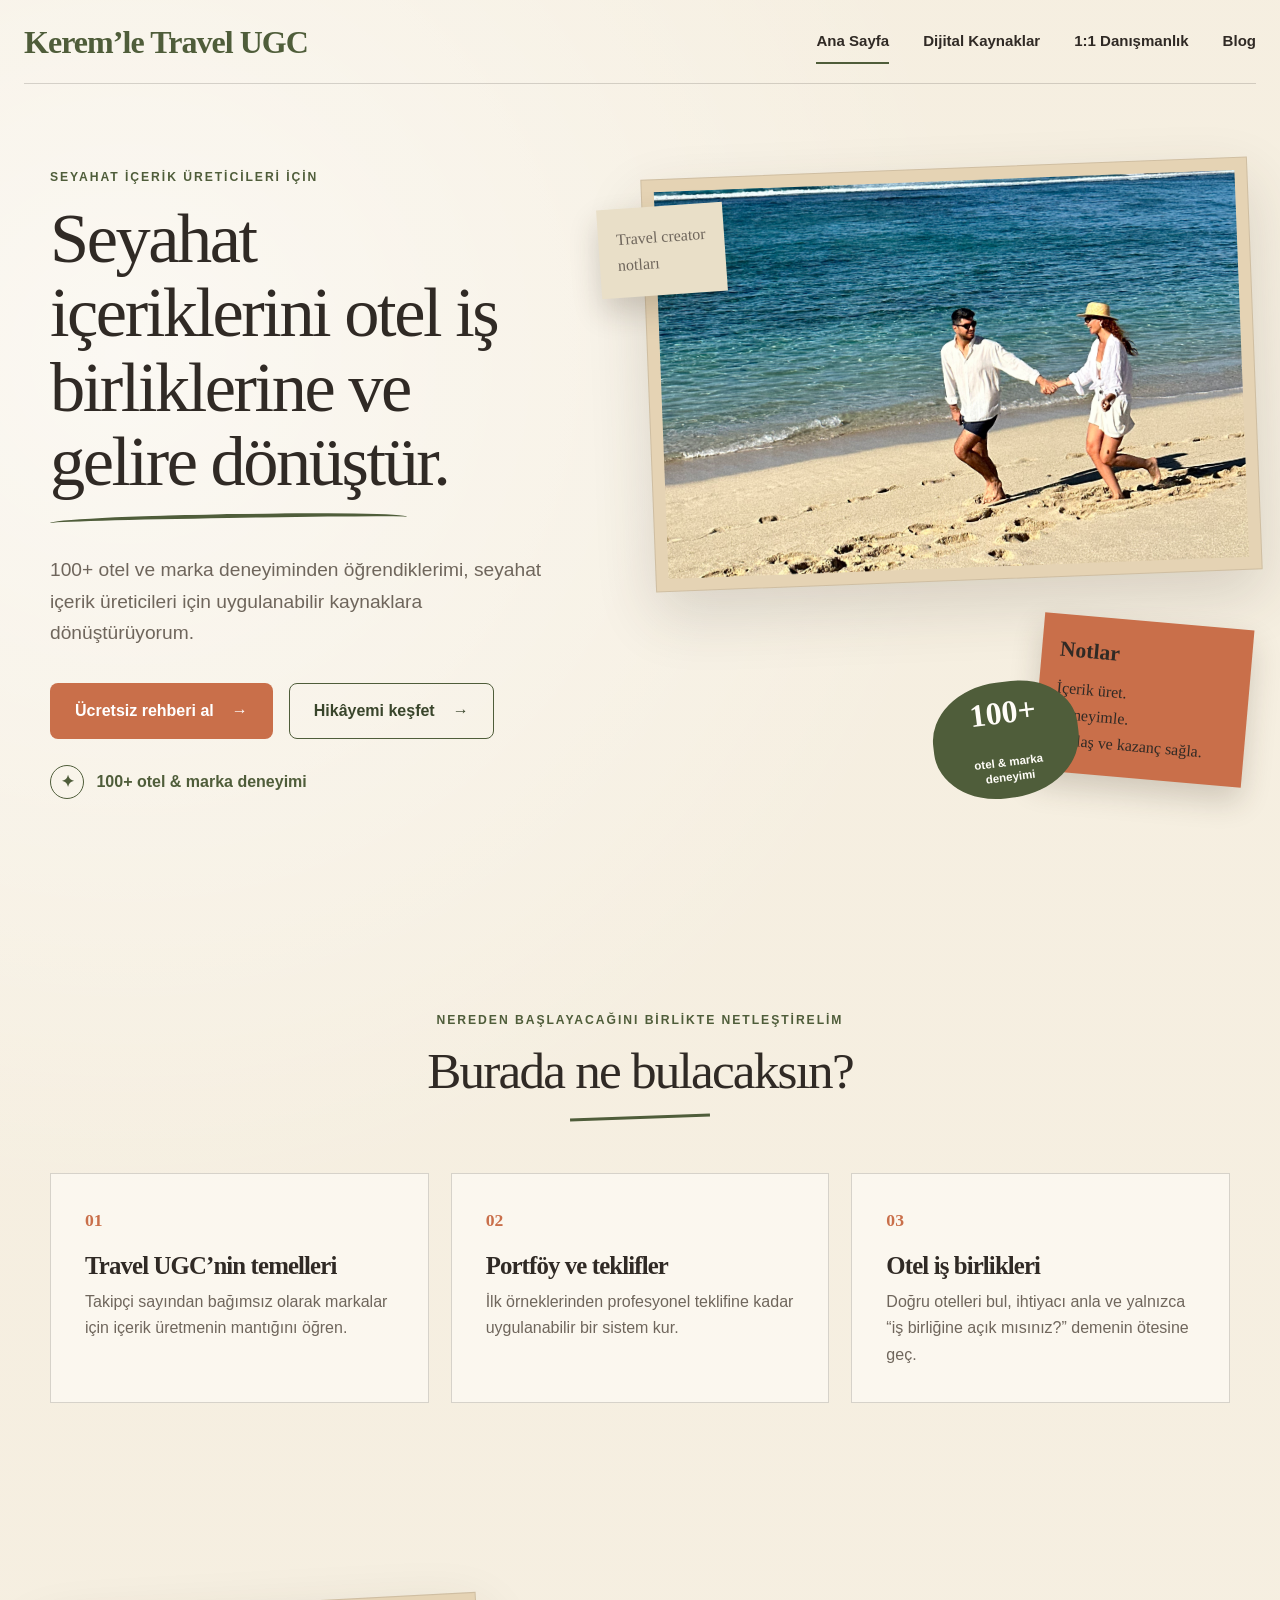
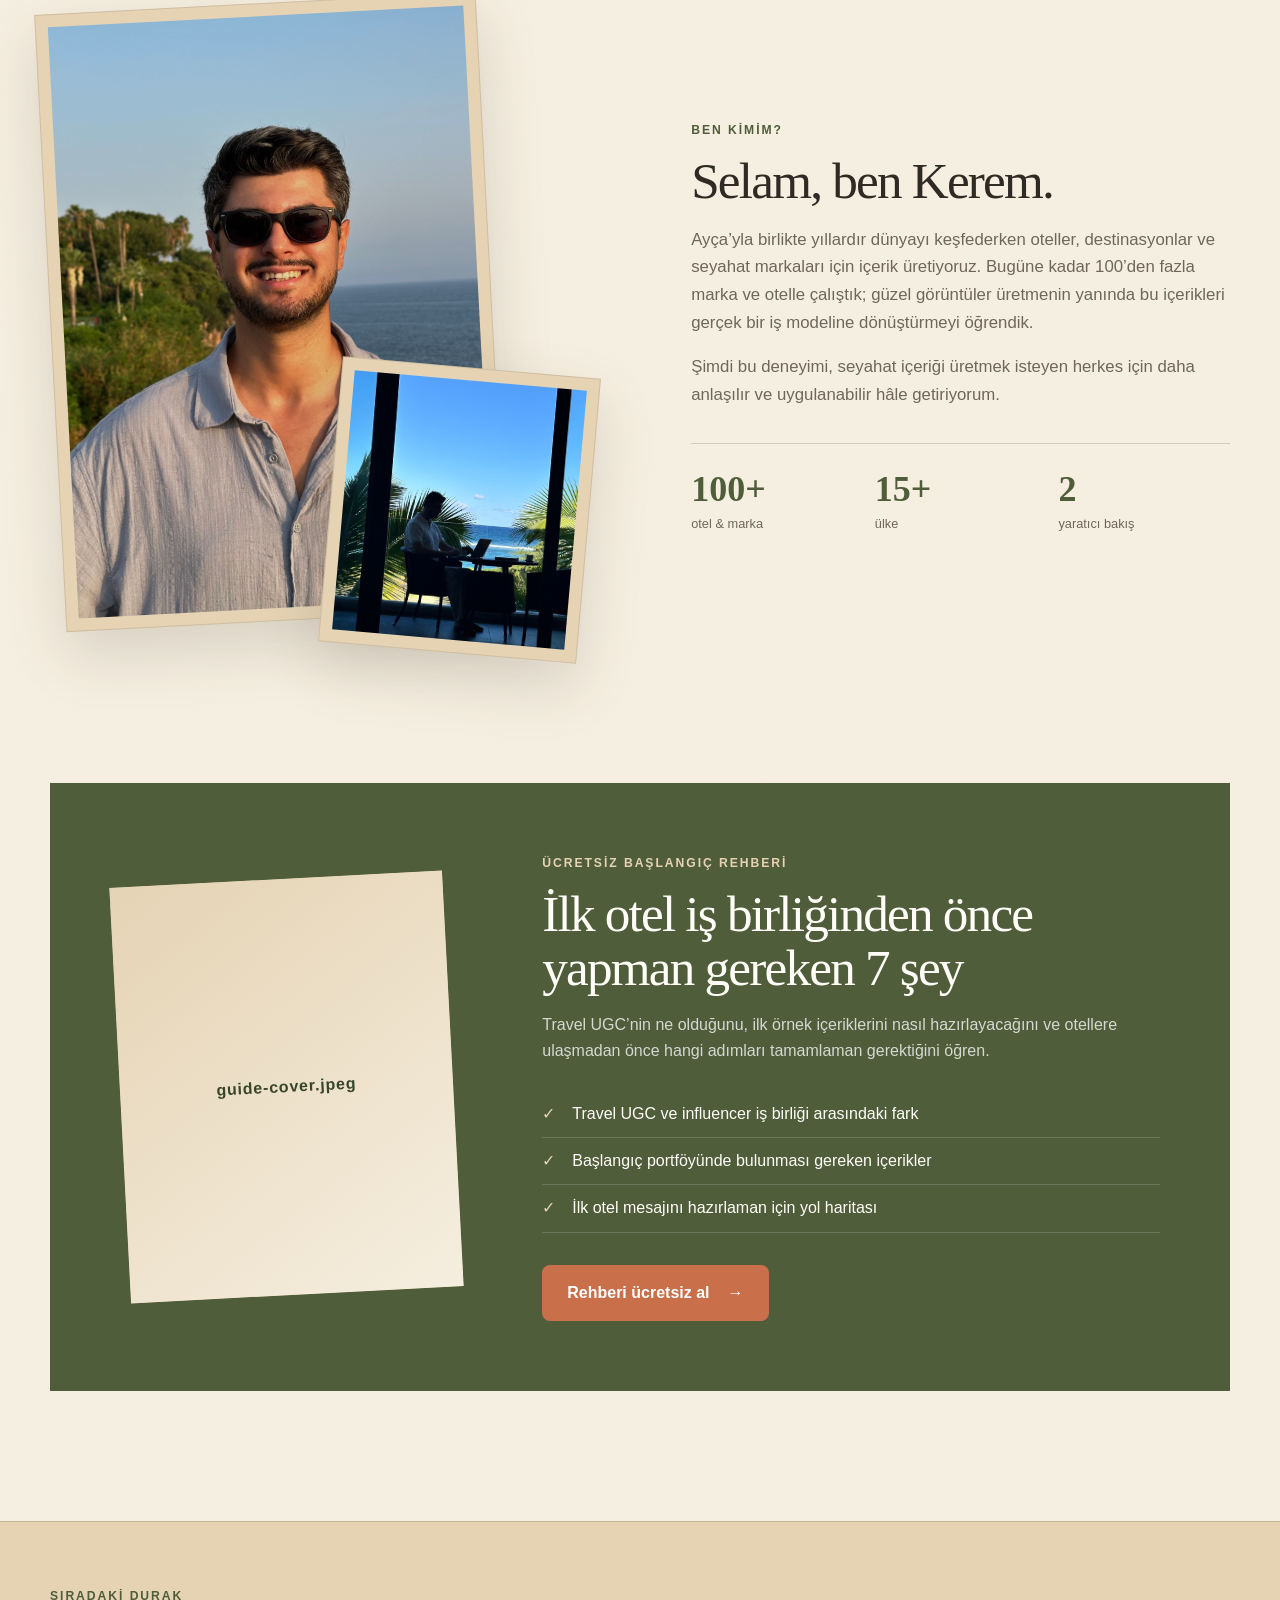
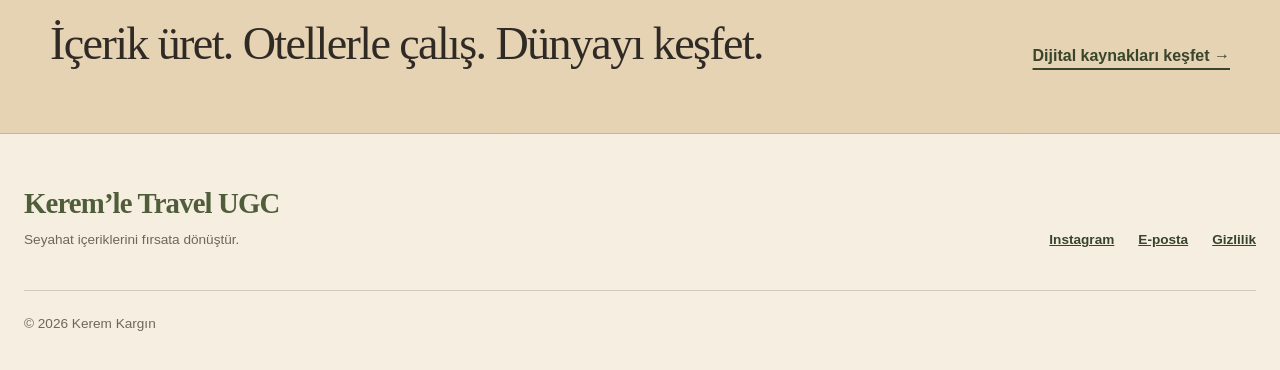
==== index.html @ fc523b71 "JPEG görsel yollarını güncelle: index.html" ====
<!doctype html>
<html lang="tr">
<head>
  <meta charset="utf-8">
  <meta name="viewport" content="width=device-width, initial-scale=1">
  <meta name="description" content="Kerem Kargın'dan Travel UGC, otel iş birlikleri, portföy ve içerik üretimi kaynakları.">
  <title>Kerem'le Travel UGC</title>
  <link rel="stylesheet" href="assets/css/style.css">
  <script src="assets/js/site.js" defer></script>
</head>
<body>
  <header class="site-header">
    <a class="brand" href="index.html" aria-label="Kerem'le Travel UGC ana sayfa">
      Kerem’le <span>Travel UGC</span>
    </a>
    <button class="menu-toggle" type="button" aria-expanded="false" aria-controls="site-nav">
      <span></span><span></span><span></span>
      <span class="sr-only">Menüyü aç</span>
    </button>
    <nav id="site-nav" class="site-nav" aria-label="Ana menü">
      <a class="active" href="index.html">Ana Sayfa</a>
      <a href="kaynaklar.html">Dijital Kaynaklar</a>
      <a href="danismanlik.html">1:1 Danışmanlık</a>
      <a href="blog.html">Blog</a>
    </nav>
  </header>

  <main>
    <section class="hero section-shell">
      <div class="hero-copy">
        <p class="eyebrow">Seyahat içerik üreticileri için</p>
        <h1>Seyahat içeriklerini otel iş birliklerine ve gelire dönüştür.</h1>
        <p class="hero-lead">
          100+ otel ve marka deneyiminden öğrendiklerimi, seyahat içerik
          üreticileri için uygulanabilir kaynaklara dönüştürüyorum.
        </p>
        <div class="hero-actions">
          <a class="button button-primary" href="rehber.html">Ücretsiz rehberi al <span>→</span></a>
          <a class="button button-secondary" href="#hikayem">Hikâyemi keşfet <span>→</span></a>
        </div>
        <p class="proof-line"><span>✦</span> 100+ otel &amp; marka deneyimi</p>
      </div>

      <div class="hero-visual" aria-label="Kerem ve Ayça'nın seyahat fotoğrafı">
        <div class="paper-note paper-note-small">Travel creator<br>notları</div>
        <div class="photo-frame photo-frame-hero media-frame" data-placeholder="hero-travel.jpeg">
          <img src="assets/images/hero-travel.jpeg" alt="Kerem ve Ayça seyahatte" onerror="handleImageError(this)">
        </div>
        <div class="paper-note paper-note-orange">
          <strong>Notlar</strong>
          İçerik üret.<br>Deneyimle.<br>Paylaş ve kazanç sağla.
        </div>
        <div class="stamp">100+<small>otel &amp; marka<br>deneyimi</small></div>
      </div>
    </section>

    <section class="intro section-shell" aria-labelledby="burada">
      <p class="eyebrow">Nereden başlayacağını birlikte netleştirelim</p>
      <h2 id="burada">Burada ne bulacaksın?</h2>
      <div class="feature-grid">
        <article class="feature-card">
          <span>01</span>
          <h3>Travel UGC’nin temelleri</h3>
          <p>Takipçi sayından bağımsız olarak markalar için içerik üretmenin mantığını öğren.</p>
        </article>
        <article class="feature-card">
          <span>02</span>
          <h3>Portföy ve teklifler</h3>
          <p>İlk örneklerinden profesyonel teklifine kadar uygulanabilir bir sistem kur.</p>
        </article>
        <article class="feature-card">
          <span>03</span>
          <h3>Otel iş birlikleri</h3>
          <p>Doğru otelleri bul, ihtiyacı anla ve yalnızca “iş birliğine açık mısınız?” demenin ötesine geç.</p>
        </article>
      </div>
    </section>

    <section id="hikayem" class="story section-shell">
      <div class="story-collage">
        <div class="photo-frame media-frame portrait" data-placeholder="about-kerem.jpeg">
          <img src="assets/images/about-kerem.jpeg" alt="Kerem Kargın seyahatte" loading="lazy" onerror="handleImageError(this)">
        </div>
        <div class="photo-frame media-frame story-small" data-placeholder="behind-scenes.jpeg">
          <img src="assets/images/behind-scenes.jpeg" alt="Kerem içerik üretirken" loading="lazy" onerror="handleImageError(this)">
        </div>
      </div>
      <div class="story-copy">
        <p class="eyebrow">Ben kimim?</p>
        <h2>Selam, ben Kerem.</h2>
        <p>
          Ayça’yla birlikte yıllardır dünyayı keşfederken oteller, destinasyonlar
          ve seyahat markaları için içerik üretiyoruz. Bugüne kadar 100’den fazla
          marka ve otelle çalıştık; güzel görüntüler üretmenin yanında bu
          içerikleri gerçek bir iş modeline dönüştürmeyi öğrendik.
        </p>
        <p>
          Şimdi bu deneyimi, seyahat içeriği üretmek isteyen herkes için daha
          anlaşılır ve uygulanabilir hâle getiriyorum.
        </p>
        <div class="metric-row">
          <div><strong>100+</strong><span>otel &amp; marka</span></div>
          <div><strong>15+</strong><span>ülke</span></div>
          <div><strong>2</strong><span>yaratıcı bakış</span></div>
        </div>
      </div>
    </section>

    <section class="guide-callout section-shell">
      <div class="guide-cover media-frame" data-placeholder="guide-cover.jpeg">
        <img src="assets/images/guide-cover.jpeg" alt="Travel UGC ücretsiz başlangıç rehberi" loading="lazy" onerror="handleImageError(this)">
      </div>
      <div class="guide-copy">
        <p class="eyebrow">Ücretsiz başlangıç rehberi</p>
        <h2>İlk otel iş birliğinden önce yapman gereken 7 şey</h2>
        <p>
          Travel UGC’nin ne olduğunu, ilk örnek içeriklerini nasıl hazırlayacağını
          ve otellere ulaşmadan önce hangi adımları tamamlaman gerektiğini öğren.
        </p>
        <ul class="check-list">
          <li>Travel UGC ve influencer iş birliği arasındaki fark</li>
          <li>Başlangıç portföyünde bulunması gereken içerikler</li>
          <li>İlk otel mesajını hazırlaman için yol haritası</li>
        </ul>
        <a class="button button-primary" href="rehber.html">Rehberi ücretsiz al <span>→</span></a>
      </div>
    </section>

    <section class="journal-strip">
      <div class="section-shell journal-inner">
        <div>
          <p class="eyebrow">Sıradaki durak</p>
          <h2>İçerik üret. Otellerle çalış. Dünyayı keşfet.</h2>
        </div>
        <a class="text-link" href="kaynaklar.html">Dijital kaynakları keşfet <span>→</span></a>
      </div>
    </section>
  </main>

  <footer class="site-footer">
    <div>
      <a class="brand footer-brand" href="index.html">Kerem’le <span>Travel UGC</span></a>
      <p>Seyahat içeriklerini fırsata dönüştür.</p>
    </div>
    <div class="footer-links">
      <a href="https://www.instagram.com/keremletravelugc/" target="_blank" rel="noreferrer">Instagram</a>
      <a href="mailto:keremletravelugc@gmail.com">E-posta</a>
      <a href="gizlilik.html">Gizlilik</a>
    </div>
    <p class="copyright">© <span data-current-year></span> Kerem Kargın</p>
  </footer>
</body>
</html>
---- assets/css/style.css ----
:root {
  --cream: #f5eedf;
  --warm-white: #fffdf8;
  --sand: #e5d3b4;
  --olive: #4f5d3a;
  --olive-dark: #39452b;
  --terracotta: #c96f4a;
  --terracotta-dark: #a95031;
  --espresso: #302a25;
  --muted: #6f665c;
  --line: rgba(48, 42, 37, 0.18);
  --shadow: 0 24px 60px rgba(61, 47, 35, 0.16);
  --serif: Georgia, "Times New Roman", serif;
  --sans: Inter, ui-sans-serif, -apple-system, BlinkMacSystemFont, "Segoe UI", sans-serif;
}

* { box-sizing: border-box; }
html { scroll-behavior: smooth; }
body {
  margin: 0;
  color: var(--espresso);
  background:
    radial-gradient(circle at 10% 10%, rgba(255,255,255,.6), transparent 25%),
    linear-gradient(rgba(245,238,223,.95), rgba(245,238,223,.95)),
    repeating-linear-gradient(0deg, transparent 0 4px, rgba(80,65,45,.025) 5px);
  font-family: var(--sans);
  line-height: 1.65;
}

img { display: block; width: 100%; height: 100%; object-fit: cover; }
a { color: inherit; }
button, input { font: inherit; }
.sr-only { position: absolute; width: 1px; height: 1px; padding: 0; margin: -1px; overflow: hidden; clip: rect(0,0,0,0); white-space: nowrap; border: 0; }
.section-shell { width: min(1180px, calc(100% - 48px)); margin-inline: auto; }

.site-header {
  width: min(1320px, calc(100% - 48px));
  min-height: 84px;
  margin-inline: auto;
  display: flex;
  align-items: center;
  justify-content: space-between;
  border-bottom: 1px solid var(--line);
  position: relative;
  z-index: 20;
}
.brand {
  text-decoration: none;
  color: var(--olive);
  font: 600 clamp(1.45rem, 2.5vw, 2.2rem)/1 var(--serif);
  letter-spacing: -.03em;
}
.brand span { white-space: nowrap; }
.site-nav { display: flex; align-items: center; gap: 34px; }
.site-nav a { text-decoration: none; font-size: .94rem; font-weight: 600; position: relative; }
.site-nav a::after { content: ""; position: absolute; left: 0; right: 100%; bottom: -10px; height: 2px; background: var(--olive); transition: right .2s ease; }
.site-nav a:hover::after, .site-nav a.active::after { right: 0; }
.menu-toggle { display: none; background: none; border: 0; padding: 8px; }
.menu-toggle > span:not(.sr-only) { display: block; width: 25px; height: 2px; margin: 5px 0; background: var(--espresso); }

.hero {
  min-height: calc(100vh - 84px);
  display: grid;
  grid-template-columns: .9fr 1.1fr;
  align-items: center;
  gap: clamp(36px, 6vw, 86px);
  padding-block: 72px 90px;
}
.eyebrow {
  margin: 0 0 14px;
  color: var(--olive);
  font-size: .76rem;
  font-weight: 800;
  letter-spacing: .16em;
  text-transform: uppercase;
}
h1, h2, h3 { font-family: var(--serif); line-height: 1.06; letter-spacing: -.035em; }
h1 { margin: 0; font-size: clamp(3rem, 5.5vw, 5.6rem); font-weight: 500; }
h2 { margin: 0; font-size: clamp(2.35rem, 4vw, 4.2rem); font-weight: 500; }
h3 { font-size: 1.55rem; }
.hero h1 { position: relative; }
.hero h1::after { content: ""; display: block; width: 72%; height: 8px; margin-top: 15px; border-top: 4px solid var(--olive); border-radius: 50%; transform: rotate(-1deg); }
.hero-lead { max-width: 620px; margin: 28px 0 0; color: var(--muted); font-size: clamp(1.05rem, 1.5vw, 1.25rem); }
.hero-actions { display: flex; flex-wrap: wrap; gap: 16px; margin-top: 34px; }
.button { min-height: 54px; padding: 14px 24px; border-radius: 8px; display: inline-flex; align-items: center; justify-content: center; gap: 18px; text-decoration: none; border: 1px solid transparent; font-weight: 750; cursor: pointer; transition: transform .18s ease, background .18s ease, color .18s ease; }
.button:hover { transform: translateY(-2px); }
.button-primary { background: var(--terracotta); color: white; }
.button-primary:hover { background: var(--terracotta-dark); }
.button-secondary { border-color: var(--olive); color: var(--olive-dark); }
.button-secondary:hover { background: rgba(79,93,58,.08); }
.proof-line { margin: 26px 0 0; color: var(--olive); font-weight: 700; }
.proof-line span { display: inline-grid; place-items: center; width: 34px; height: 34px; border: 1px solid var(--olive); border-radius: 50%; margin-right: 8px; }

.hero-visual { min-height: 630px; position: relative; }
.photo-frame { background: var(--sand); padding: 12px; border: 1px solid rgba(48,42,37,.12); box-shadow: var(--shadow); }
.photo-frame-hero { position: absolute; inset: 5% 2% 8% 4%; transform: rotate(-2.2deg); }
.media-frame { position: relative; overflow: hidden; }
.media-frame.is-placeholder::after {
  content: attr(data-placeholder);
  position: absolute;
  inset: 0;
  display: grid;
  place-items: center;
  padding: 30px;
  text-align: center;
  color: var(--olive-dark);
  font-weight: 800;
  letter-spacing: .05em;
  background: linear-gradient(145deg, var(--sand), var(--cream));
}
.paper-note { position: absolute; z-index: 4; padding: 18px; font-family: "Segoe Print", "Bradley Hand", cursive; box-shadow: 0 14px 30px rgba(62,45,30,.2); transform: rotate(-4deg); }
.paper-note-small { left: -4%; top: 6%; background: #e9dfc8; color: var(--muted); }
.paper-note-orange { right: -3%; bottom: 3%; width: 210px; background: var(--terracotta); color: var(--espresso); transform: rotate(5deg); }
.paper-note-orange strong { display: block; margin-bottom: 7px; font-family: var(--serif); font-size: 1.35rem; }
.stamp { position: absolute; z-index: 5; left: 51%; bottom: 0; width: 146px; height: 116px; border-radius: 48% 42% 50% 45%; display: grid; place-items: center; text-align: center; color: var(--warm-white); background: var(--olive); font: 600 2rem/1 var(--serif); transform: rotate(-7deg); }
.stamp small { display: block; font: 600 .72rem/1.25 var(--sans); }

.intro { padding-block: 110px; text-align: center; }
.intro h2::after, .page-hero h1::after { content: ""; display: block; width: 140px; border-top: 3px solid var(--olive); margin: 18px auto 0; transform: rotate(-2deg); }
.feature-grid { display: grid; grid-template-columns: repeat(3, 1fr); gap: 22px; margin-top: 54px; text-align: left; }
.feature-card, .resource-card { padding: 34px; background: rgba(255,253,248,.6); border: 1px solid var(--line); }
.feature-card span { color: var(--terracotta); font: 600 1.1rem var(--serif); }
.feature-card h3 { margin: 18px 0 10px; }
.feature-card p, .resource-card p { margin: 0; color: var(--muted); }

.story { padding-block: 90px 130px; display: grid; grid-template-columns: 1fr 1fr; gap: clamp(50px, 8vw, 110px); align-items: center; }
.story-collage { min-height: 650px; position: relative; }
.story-collage .portrait { position: absolute; inset: 0 18% 5% 0; transform: rotate(-3deg); }
.story-small { position: absolute; z-index: 3; width: 48%; height: 44%; right: 0; bottom: 0; transform: rotate(5deg); }
.story-copy > p:not(.eyebrow) { color: var(--muted); font-size: 1.05rem; }
.metric-row { display: grid; grid-template-columns: repeat(3, 1fr); gap: 12px; margin-top: 34px; padding-top: 24px; border-top: 1px solid var(--line); }
.metric-row strong { display: block; color: var(--olive); font: 600 2.25rem var(--serif); }
.metric-row span { font-size: .8rem; color: var(--muted); }

.guide-callout { margin-bottom: 130px; padding: clamp(34px, 6vw, 70px); display: grid; grid-template-columns: .7fr 1.3fr; align-items: center; gap: clamp(38px, 7vw, 90px); background: var(--olive); color: var(--warm-white); }
.guide-cover { aspect-ratio: 4/5; transform: rotate(-3deg); background: var(--sand); }
.guide-copy .eyebrow { color: var(--sand); }
.guide-copy p { color: rgba(255,255,255,.76); }
.check-list { list-style: none; padding: 0; margin: 26px 0 32px; }
.check-list li { padding: 10px 0 10px 30px; border-bottom: 1px solid rgba(255,255,255,.16); position: relative; }
.check-list li::before { content: "✓"; position: absolute; left: 0; color: var(--sand); }

.journal-strip { padding-block: 64px; background: var(--sand); border-block: 1px solid var(--line); }
.journal-inner { display: flex; justify-content: space-between; gap: 30px; align-items: flex-end; }
.journal-inner h2 { max-width: 760px; font-size: clamp(2rem, 3.6vw, 3.6rem); }
.text-link { color: var(--olive-dark); font-weight: 800; text-decoration-thickness: 2px; text-underline-offset: 7px; white-space: nowrap; }

.page-hero { padding-block: 110px 70px; text-align: center; max-width: 970px; }
.page-hero h1 { font-size: clamp(3rem, 5vw, 5.2rem); }
.page-hero > p:last-child { max-width: 720px; margin: 30px auto 0; color: var(--muted); font-size: 1.14rem; }
.resource-grid { padding-bottom: 130px; display: grid; grid-template-columns: repeat(2, 1fr); gap: 24px; }
.resource-card { min-height: 300px; display: flex; flex-direction: column; align-items: flex-start; }
.resource-card.featured { background: var(--olive); color: white; }
.resource-card h2 { margin: 10px 0 18px; font-size: 2.35rem; }
.resource-card .button { margin-top: auto; }
.resource-card.featured p { color: rgba(255,255,255,.75); }
.card-label { color: var(--terracotta) !important; font-size: .74rem; font-weight: 800; letter-spacing: .13em; text-transform: uppercase; }

.consultation-hero { max-width: 1180px; display: grid; grid-template-columns: 1.1fr .9fr; text-align: left; gap: 80px; align-items: center; }
.consultation-hero h1::after { margin-left: 0; }
.consultation-hero > div:first-child > p:not(.eyebrow) { color: var(--muted); font-size: 1.1rem; }
.consultation-photo { height: 620px; transform: rotate(2deg); }
.consultation-details { padding-block: 90px 130px; display: grid; grid-template-columns: .8fr 1.2fr; gap: 90px; }
.detail-list article { display: grid; grid-template-columns: 50px 1fr; gap: 18px; padding-block: 24px; border-bottom: 1px solid var(--line); }
.detail-list article > span { color: var(--terracotta); font: 600 1.2rem var(--serif); }
.detail-list h3 { margin: 0 0 8px; }
.detail-list p { margin: 0; color: var(--muted); }

.blog-grid { padding-bottom: 130px; display: grid; grid-template-columns: repeat(2, 1fr); gap: 28px; }
.post-card { background: rgba(255,253,248,.64); border: 1px solid var(--line); }
.post-card > div:last-child { padding: 28px; }
.post-card h2 { margin: 10px 0 14px; font-size: 2rem; }
.post-card p { color: var(--muted); }
.post-image { aspect-ratio: 4/5; box-shadow: none; padding: 0; }
.post-image img { object-position: center; }
.post-featured { grid-column: span 2; display: grid; grid-template-columns: .72fr 1.28fr; }
.post-featured .post-image { aspect-ratio: 4/5; min-height: 0; }
.coming-soon { display: inline-block; margin-top: 18px; color: var(--olive); font-weight: 800; }

.lead-magnet { padding-block: 100px 130px; display: grid; grid-template-columns: .75fr 1.25fr; gap: clamp(50px, 8vw, 110px); align-items: center; }
.lead-magnet h1 { font-size: clamp(3rem, 5vw, 5rem); }
.lead-magnet > div:last-child > p:not(.eyebrow) { color: var(--muted); }
.waitlist-form { max-width: 560px; margin-top: 34px; display: grid; gap: 9px; }
.waitlist-form label { font-size: .82rem; font-weight: 800; margin-top: 8px; }
.waitlist-form input { min-height: 54px; padding: 12px 16px; border: 1px solid var(--line); border-radius: 6px; background: var(--warm-white); color: var(--espresso); }
.waitlist-form .button { margin-top: 14px; }
.form-note, .form-status { margin: 8px 0 0; font-size: .8rem; color: var(--muted); }
.form-status { color: var(--olive-dark); font-weight: 700; }

.legal-page { min-height: 70vh; padding-block: 100px; max-width: 850px; }
.legal-page h1 { font-size: clamp(3rem, 5vw, 5rem); }
.legal-page h2 { margin-top: 50px; font-size: 2rem; }
.legal-page p { color: var(--muted); }

.site-footer {
  width: min(1320px, calc(100% - 48px));
  margin-inline: auto;
  padding-block: 55px 35px;
  display: grid;
  grid-template-columns: 1fr auto;
  gap: 30px;
  align-items: end;
}
.footer-brand { font-size: 1.8rem; }
.site-footer p { margin: 8px 0 0; color: var(--muted); font-size: .85rem; }
.footer-links { display: flex; gap: 24px; }
.footer-links a { color: var(--olive-dark); font-size: .85rem; font-weight: 700; }
.copyright { grid-column: 1/-1; padding-top: 22px; border-top: 1px solid var(--line); }

@media (max-width: 900px) {
  .site-header { min-height: 72px; }
  .menu-toggle { display: block; }
  .site-nav {
    display: none;
    position: absolute;
    top: 72px;
    left: 0;
    right: 0;
    padding: 18px;
    align-items: stretch;
    flex-direction: column;
    gap: 6px;
    background: var(--cream);
    border: 1px solid var(--line);
    box-shadow: var(--shadow);
  }
  .site-nav.open { display: flex; }
  .site-nav a { padding: 12px; }
  .site-nav a::after { display: none; }
  .hero, .story, .guide-callout, .consultation-hero, .consultation-details, .lead-magnet { grid-template-columns: 1fr; }
  .hero { padding-top: 55px; }
  .hero-visual { min-height: 560px; }
  .feature-grid { grid-template-columns: 1fr; }
  .story-collage { min-height: 580px; }
  .guide-callout { margin-inline: 24px; width: auto; }
  .guide-cover { max-width: 420px; margin-inline: auto; }
  .journal-inner { align-items: flex-start; flex-direction: column; }
  .consultation-hero { gap: 50px; }
  .consultation-photo { height: 520px; }
  .consultation-details { gap: 40px; }
  .post-featured { display: block; }
}

@media (max-width: 640px) {
  .section-shell, .site-header, .site-footer { width: min(100% - 30px, 1180px); }
  .brand { font-size: 1.38rem; }
  .brand span { display: block; font-size: .74em; margin-top: 4px; }
  h1 { font-size: clamp(2.7rem, 13vw, 4rem); }
  .hero { min-height: auto; padding-block: 48px 70px; }
  .hero-actions { align-items: stretch; flex-direction: column; }
  .button { width: 100%; }
  .hero-visual { min-height: 430px; margin-top: 20px; }
  .photo-frame-hero { inset: 5% 1% 8% 1%; }
  .paper-note-small { display: none; }
  .paper-note-orange { right: -2%; width: 160px; padding: 12px; font-size: .78rem; }
  .stamp { width: 110px; height: 88px; left: 8%; font-size: 1.5rem; }
  .intro { padding-block: 80px; }
  .feature-card { padding: 26px; }
  .story { padding-block: 70px 90px; }
  .story-collage { min-height: 460px; }
  .metric-row { grid-template-columns: 1fr; }
  .guide-callout { padding: 30px 22px; margin-bottom: 80px; }
  .page-hero { padding-block: 75px 50px; }
  .page-hero h1, .lead-magnet h1 { font-size: clamp(2.7rem, 12vw, 4rem); }
  .resource-grid, .blog-grid { grid-template-columns: 1fr; }
  .post-featured { grid-column: auto; }
  .post-featured .post-image { min-height: 0; }
  .consultation-photo { height: 430px; }
  .lead-magnet { padding-block: 70px 90px; }
  .site-footer { grid-template-columns: 1fr; align-items: start; }
  .footer-links { flex-wrap: wrap; }
}

@media (prefers-reduced-motion: reduce) {
  html { scroll-behavior: auto; }
  *, *::before, *::after { transition-duration: .01ms !important; animation-duration: .01ms !important; animation-iteration-count: 1 !important; }
}
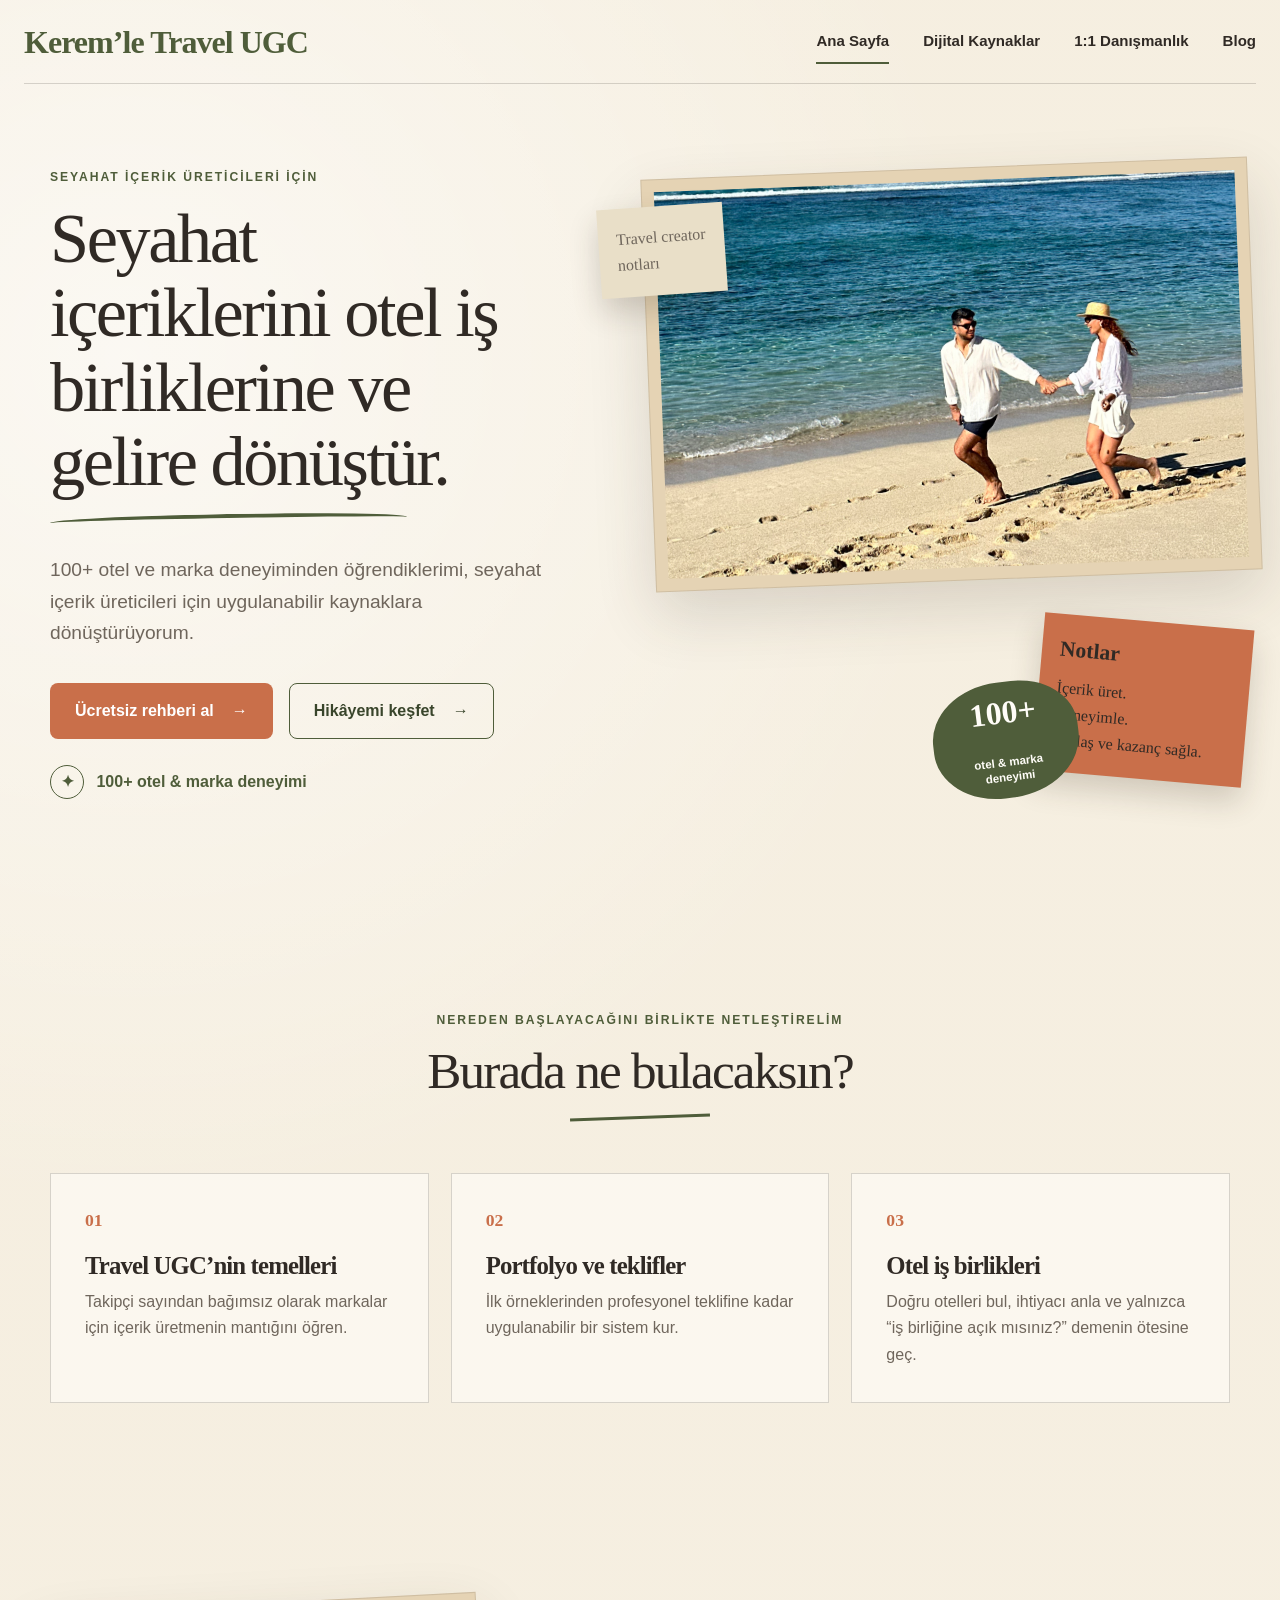
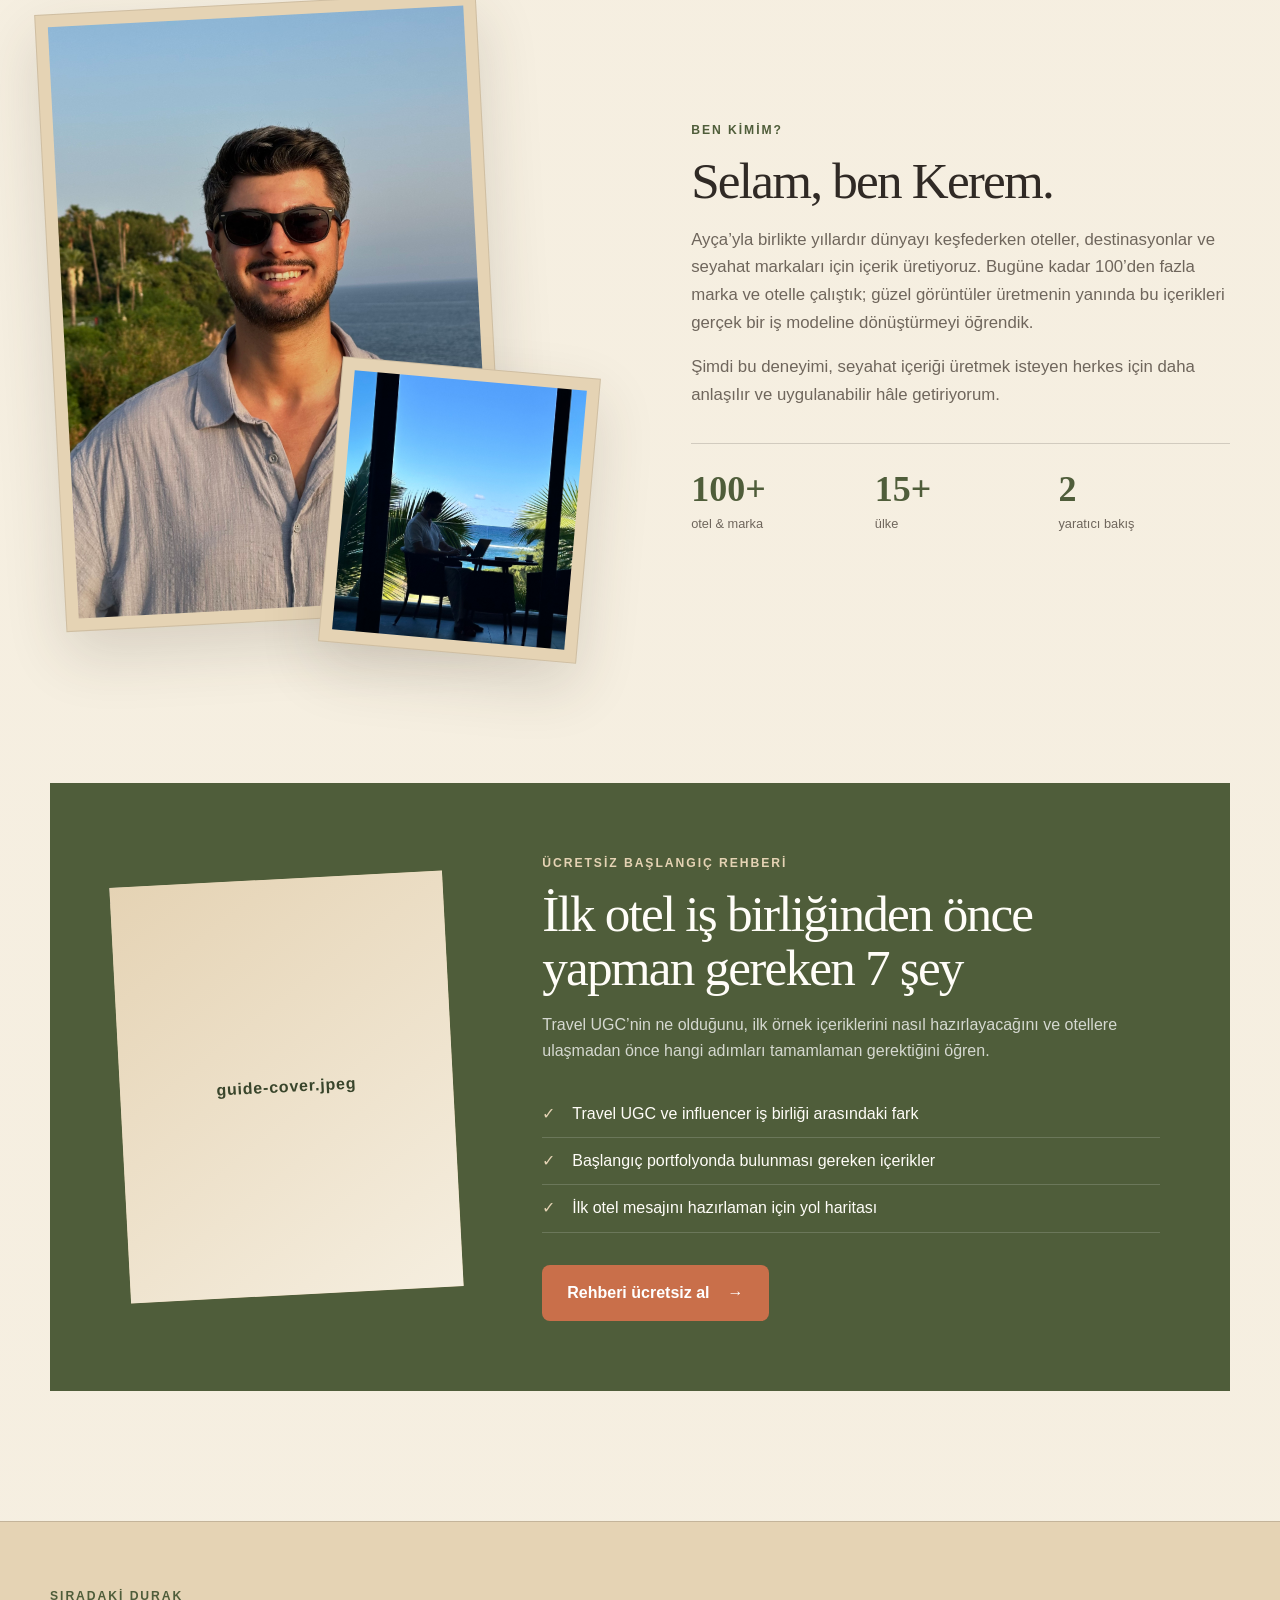
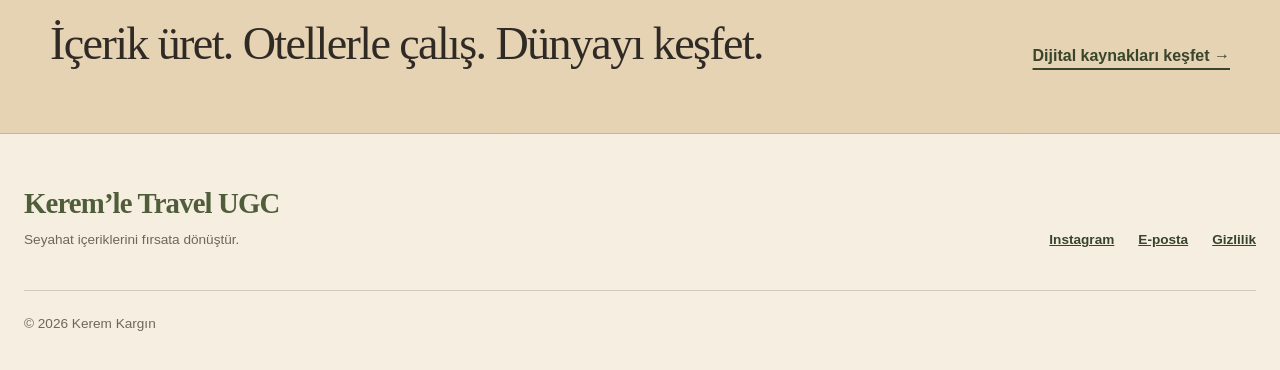
==== commit 740f22ed: "Portföy ifadelerini portfolyo olarak güncelle" ====
--- a/index.html
+++ b/index.html
@@ -3,7 +3,7 @@
 <head>
   <meta charset="utf-8">
   <meta name="viewport" content="width=device-width, initial-scale=1">
-  <meta name="description" content="Kerem Kargın'dan Travel UGC, otel iş birlikleri, portföy ve içerik üretimi kaynakları.">
+  <meta name="description" content="Kerem Kargın'dan Travel UGC, otel iş birlikleri, portfolyo ve içerik üretimi kaynakları.">
   <title>Kerem'le Travel UGC</title>
   <link rel="stylesheet" href="assets/css/style.css">
   <script src="assets/js/site.js" defer></script>
@@ -65,7 +65,7 @@
         </article>
         <article class="feature-card">
           <span>02</span>
-          <h3>Portföy ve teklifler</h3>
+          <h3>Portfolyo ve teklifler</h3>
           <p>İlk örneklerinden profesyonel teklifine kadar uygulanabilir bir sistem kur.</p>
         </article>
         <article class="feature-card">
@@ -119,7 +119,7 @@
         </p>
         <ul class="check-list">
           <li>Travel UGC ve influencer iş birliği arasındaki fark</li>
-          <li>Başlangıç portföyünde bulunması gereken içerikler</li>
+          <li>Başlangıç portfolyonda bulunması gereken içerikler</li>
           <li>İlk otel mesajını hazırlaman için yol haritası</li>
         </ul>
         <a class="button button-primary" href="rehber.html">Rehberi ücretsiz al <span>→</span></a>
--- a/assets/css/style.css
+++ b/assets/css/style.css
@@ -180,12 +180,66 @@
 .lead-magnet { padding-block: 100px 130px; display: grid; grid-template-columns: .75fr 1.25fr; gap: clamp(50px, 8vw, 110px); align-items: center; }
 .lead-magnet h1 { font-size: clamp(3rem, 5vw, 5rem); }
 .lead-magnet > div:last-child > p:not(.eyebrow) { color: var(--muted); }
-.waitlist-form { max-width: 560px; margin-top: 34px; display: grid; gap: 9px; }
-.waitlist-form label { font-size: .82rem; font-weight: 800; margin-top: 8px; }
-.waitlist-form input { min-height: 54px; padding: 12px 16px; border: 1px solid var(--line); border-radius: 6px; background: var(--warm-white); color: var(--espresso); }
-.waitlist-form .button { margin-top: 14px; }
-.form-note, .form-status { margin: 8px 0 0; font-size: .8rem; color: var(--muted); }
-.form-status { color: var(--olive-dark); font-weight: 700; }
+.mailerlite-form-shell { max-width: 580px; margin-top: 34px; }
+.mailerlite-form-shell .ml-form-embedContainer { margin: 0 !important; }
+.mailerlite-form-shell .ml-form-embedWrapper {
+  width: 100% !important;
+  max-width: none !important;
+  background: transparent !important;
+  border: 0 !important;
+  border-radius: 0 !important;
+}
+.mailerlite-form-shell .ml-form-embedBody,
+.mailerlite-form-shell .ml-form-successBody { padding: 0 !important; }
+.mailerlite-form-shell .ml-form-embedContent { margin-bottom: 12px !important; }
+.mailerlite-form-shell .ml-form-embedContent:empty { display: none !important; }
+.mailerlite-form-shell .ml-form-fieldRow input {
+  min-height: 56px !important;
+  padding: 14px 16px !important;
+  color: var(--espresso) !important;
+  background: var(--warm-white) !important;
+  border: 1px solid #d8c8ad !important;
+  border-radius: 7px !important;
+  font-family: var(--sans) !important;
+  font-size: 1rem !important;
+}
+.mailerlite-form-shell .ml-form-embedSubmit button.primary {
+  min-height: 56px !important;
+  padding: 14px 22px !important;
+  color: #fff !important;
+  background: var(--terracotta) !important;
+  border-radius: 7px !important;
+  font-family: var(--sans) !important;
+  font-size: .96rem !important;
+  font-weight: 750 !important;
+  transition: transform .18s ease, background .18s ease !important;
+}
+.mailerlite-form-shell .ml-form-embedSubmit button.primary:hover {
+  background: var(--terracotta-dark) !important;
+  transform: translateY(-2px);
+}
+.mailerlite-form-shell .ml-form-checkboxRow,
+.mailerlite-form-shell .ml-form-embedPermissions { color: var(--muted) !important; }
+.mailerlite-form-shell .ml-form-checkboxRow p,
+.mailerlite-form-shell .ml-form-embedPermissions p {
+  color: var(--muted) !important;
+  font-family: var(--sans) !important;
+  font-size: .78rem !important;
+  line-height: 1.55 !important;
+}
+.mailerlite-form-shell .ml-form-embedPermissions a {
+  color: var(--olive-dark) !important;
+  text-underline-offset: 3px;
+}
+.mailerlite-form-shell .ml-form-successContent h4 {
+  color: var(--olive-dark) !important;
+  font-family: var(--serif) !important;
+  font-size: 2rem !important;
+}
+.mailerlite-form-shell .ml-form-successContent p {
+  color: var(--muted) !important;
+  font-family: var(--sans) !important;
+}
 
 .legal-page { min-height: 70vh; padding-block: 100px; max-width: 850px; }
 .legal-page h1 { font-size: clamp(3rem, 5vw, 5rem); }
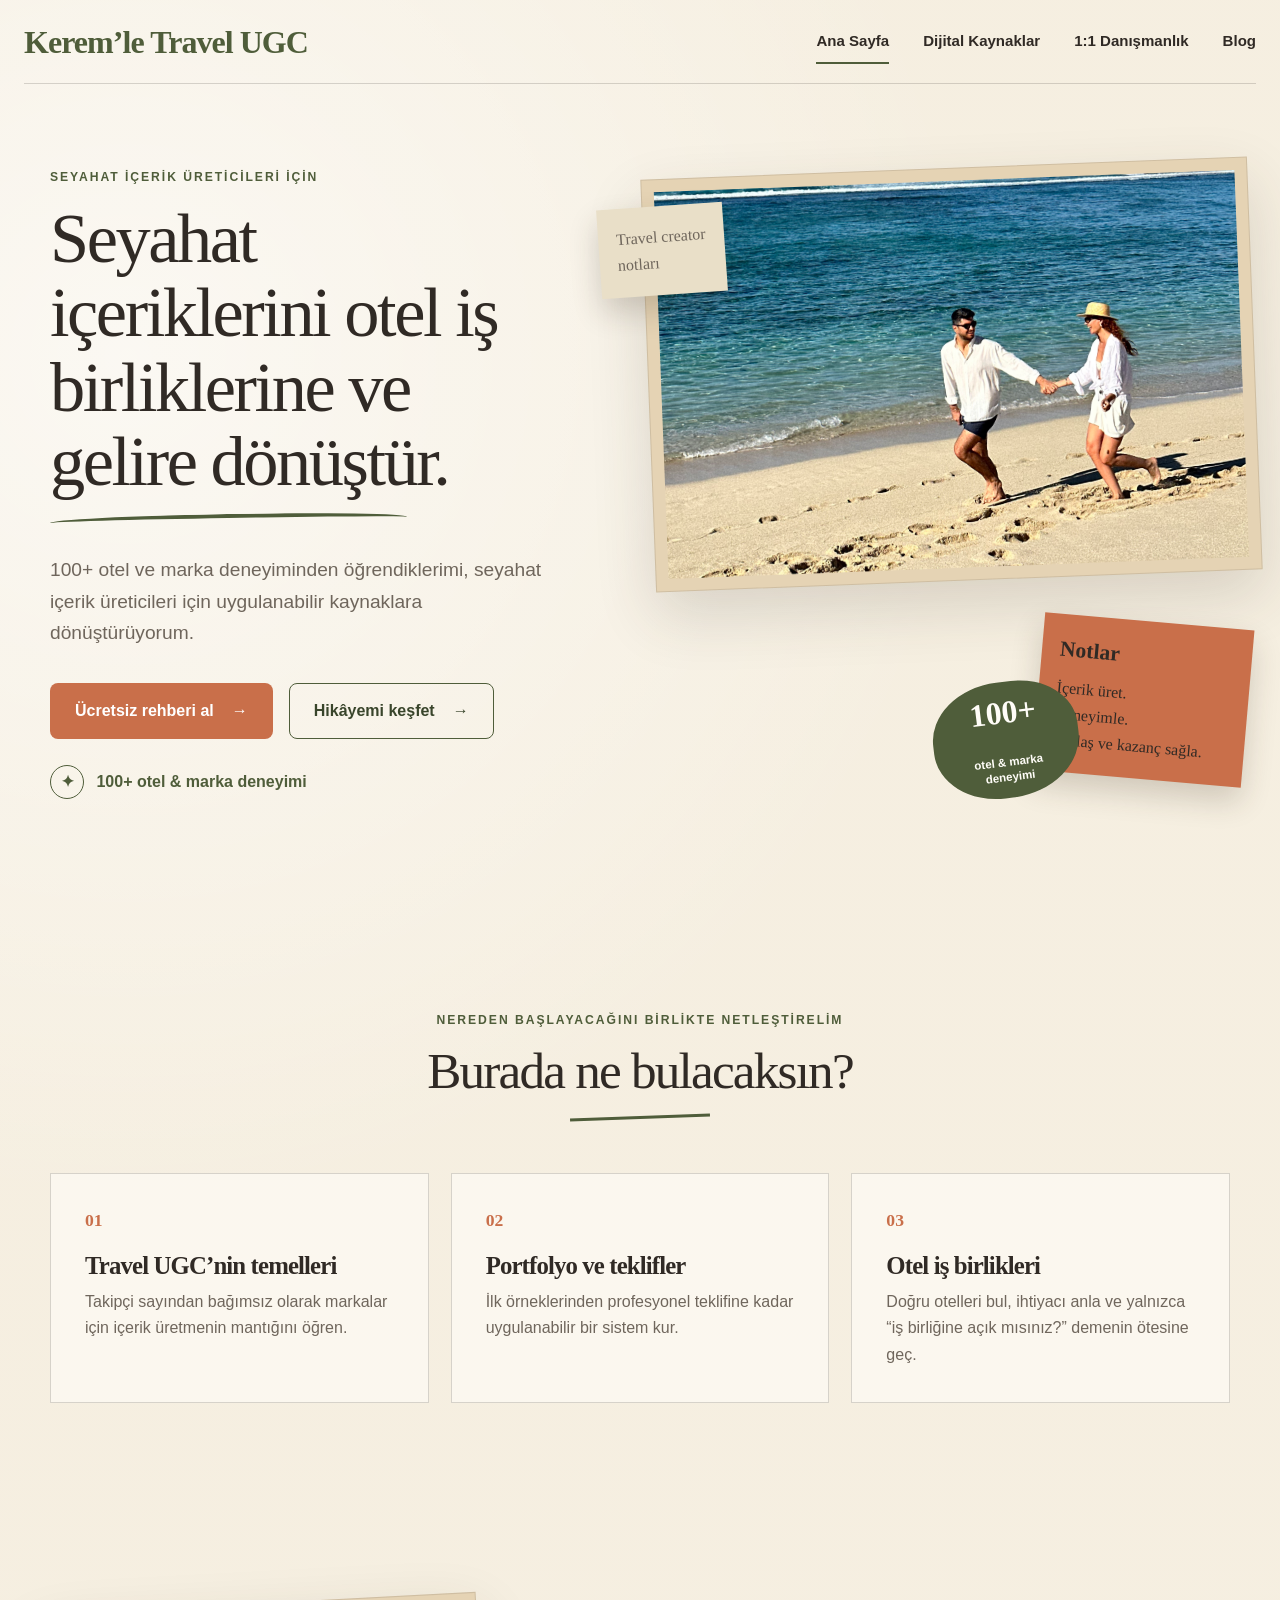
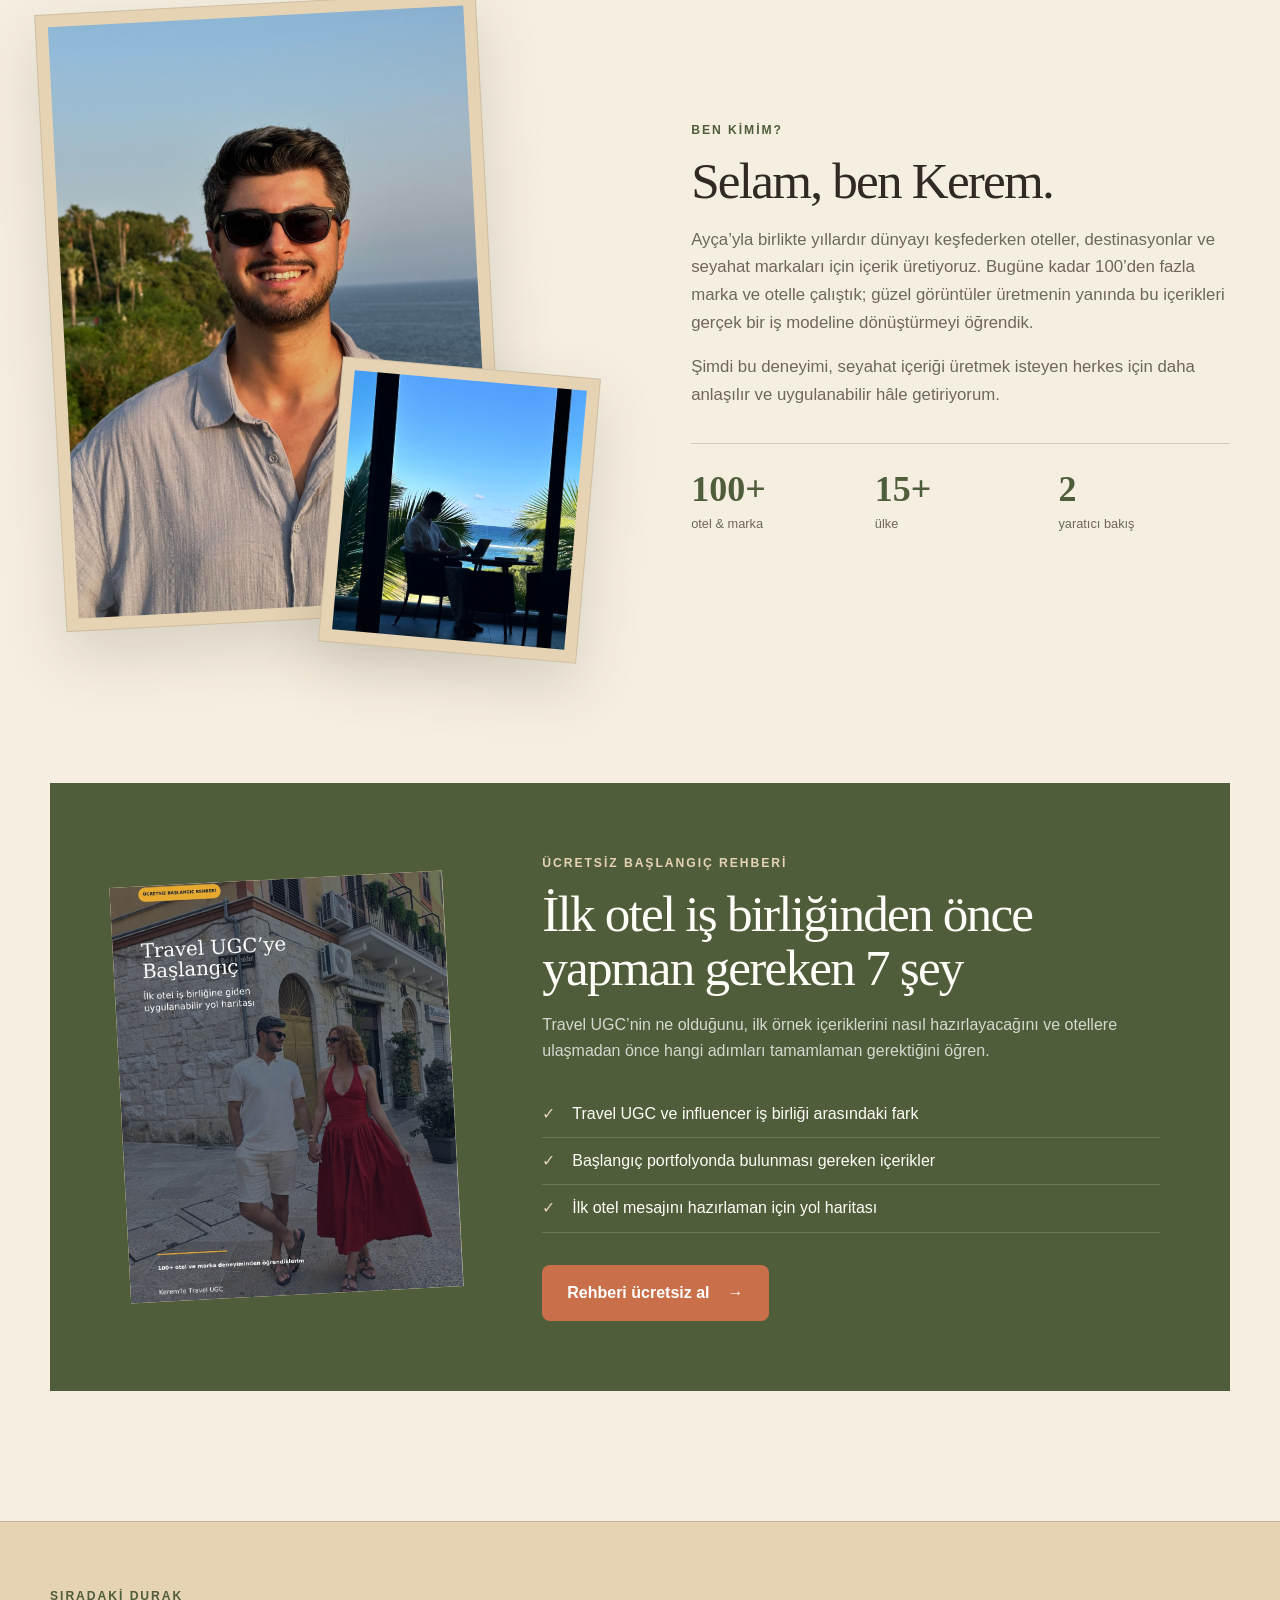
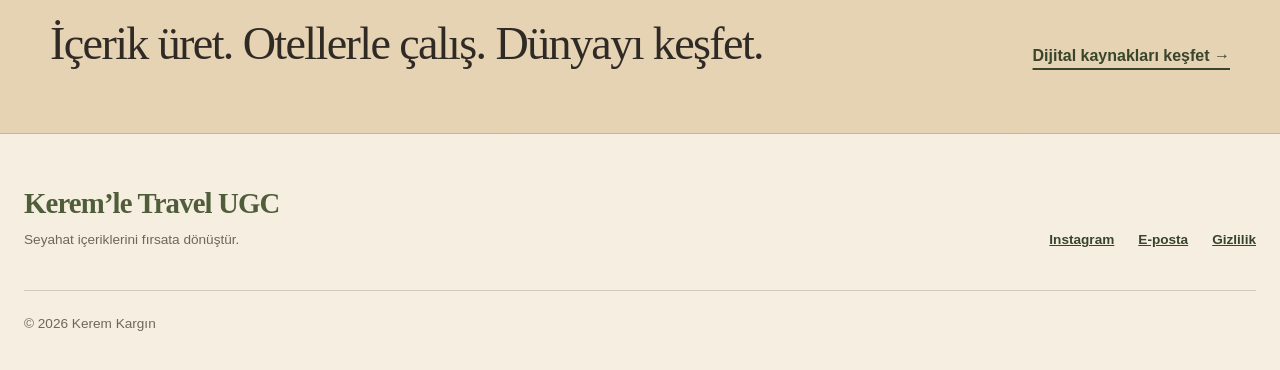
==== commit de8d7f50: "Ücretsiz rehberi yayına al" ====
--- a/index.html
+++ b/index.html
@@ -107,8 +107,8 @@
     </section>
 
     <section class="guide-callout section-shell">
-      <div class="guide-cover media-frame" data-placeholder="guide-cover.jpeg">
-        <img src="assets/images/guide-cover.jpeg" alt="Travel UGC ücretsiz başlangıç rehberi" loading="lazy" onerror="handleImageError(this)">
+      <div class="guide-cover media-frame" data-placeholder="guide-cover-final.jpg">
+        <img src="assets/images/guide-cover-final.jpg" alt="İlk otel iş birliğinden önce yapman gereken 7 şey - ücretsiz Travel UGC rehberi" loading="lazy" onerror="handleImageError(this)">
       </div>
       <div class="guide-copy">
         <p class="eyebrow">Ücretsiz başlangıç rehberi</p>
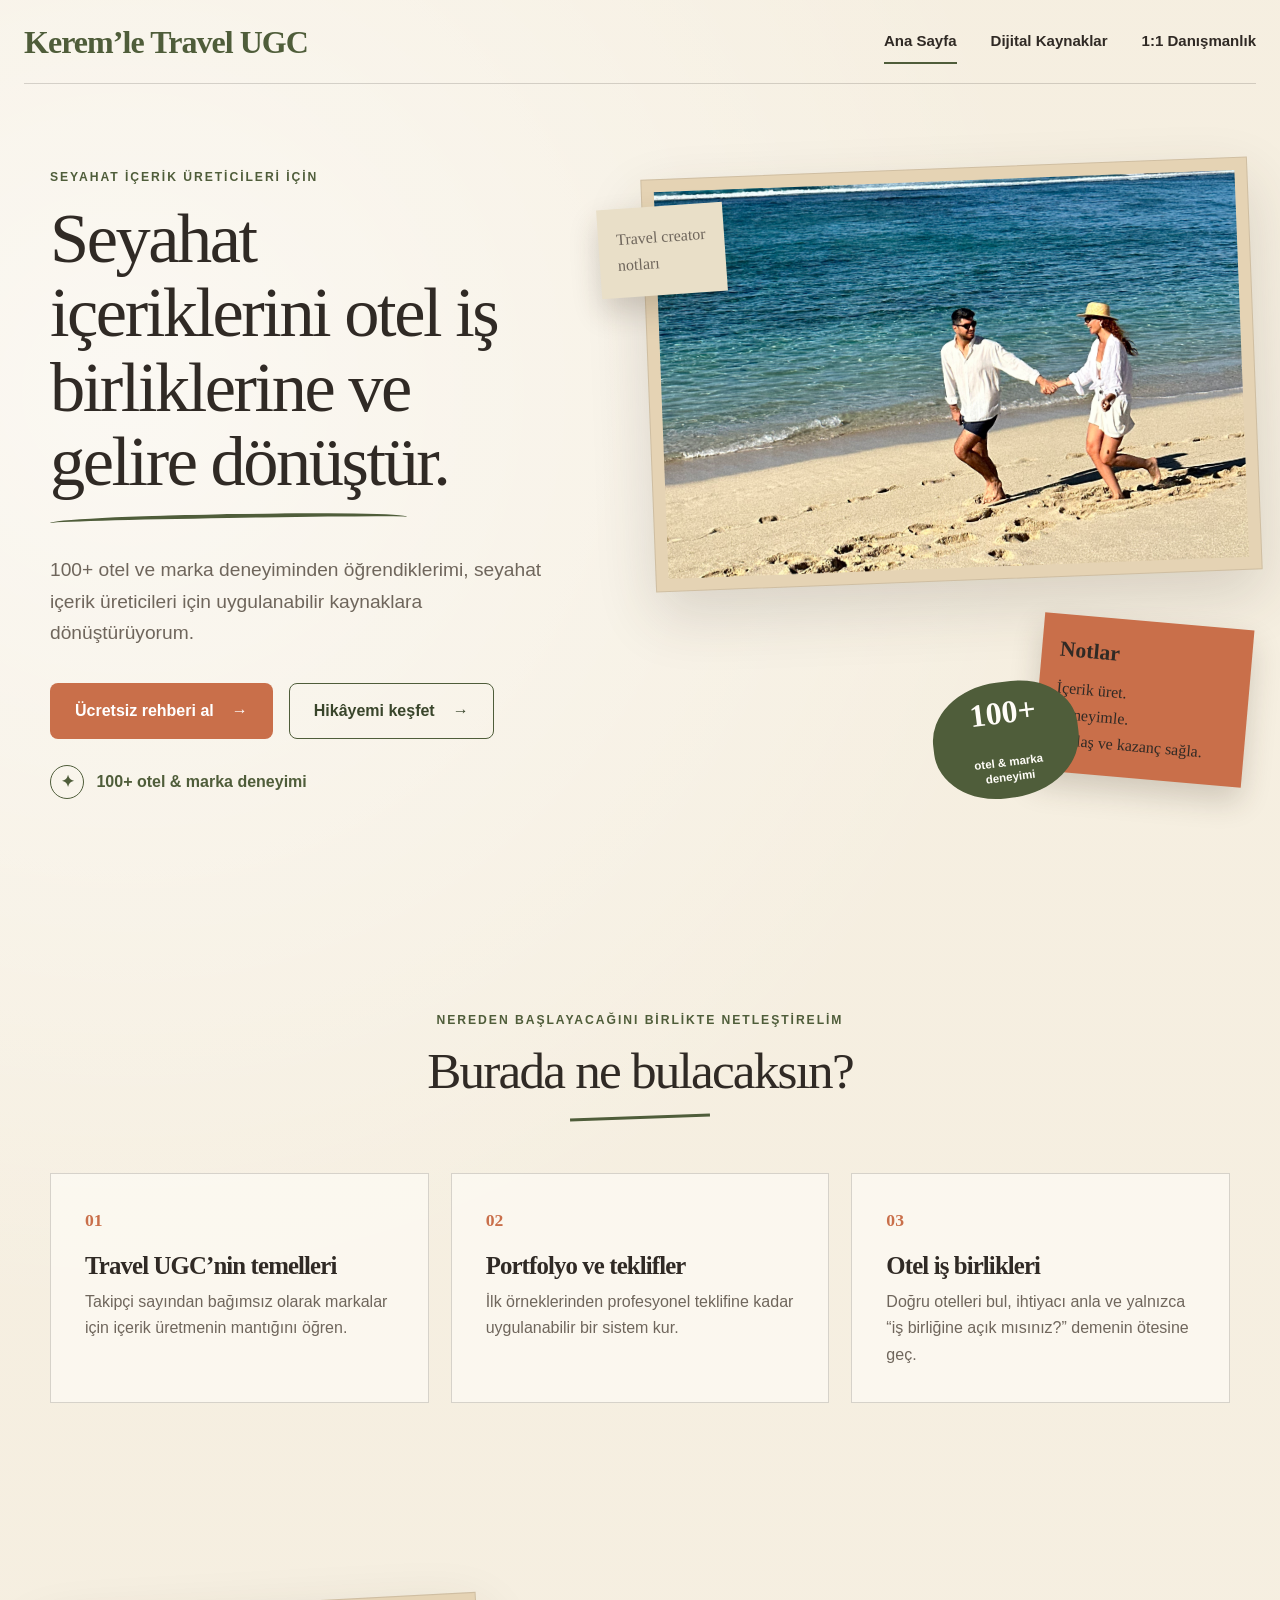
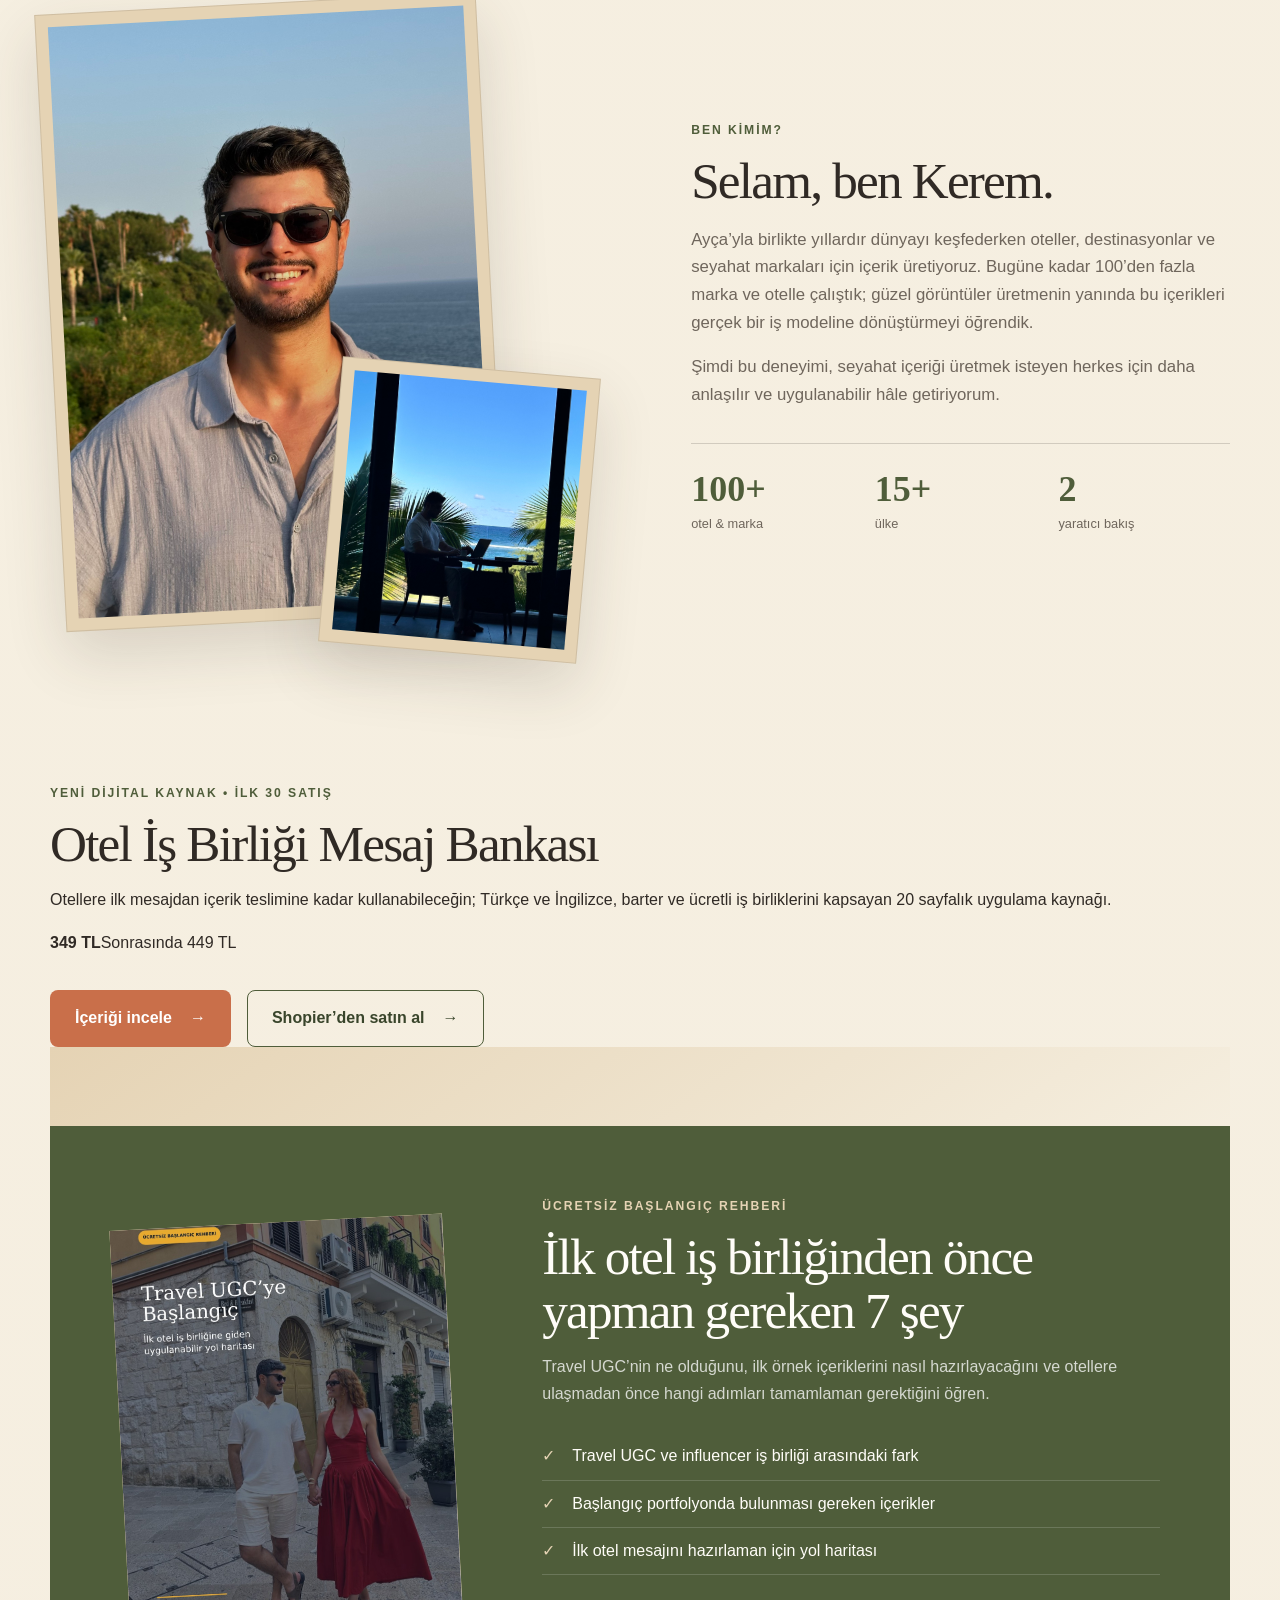
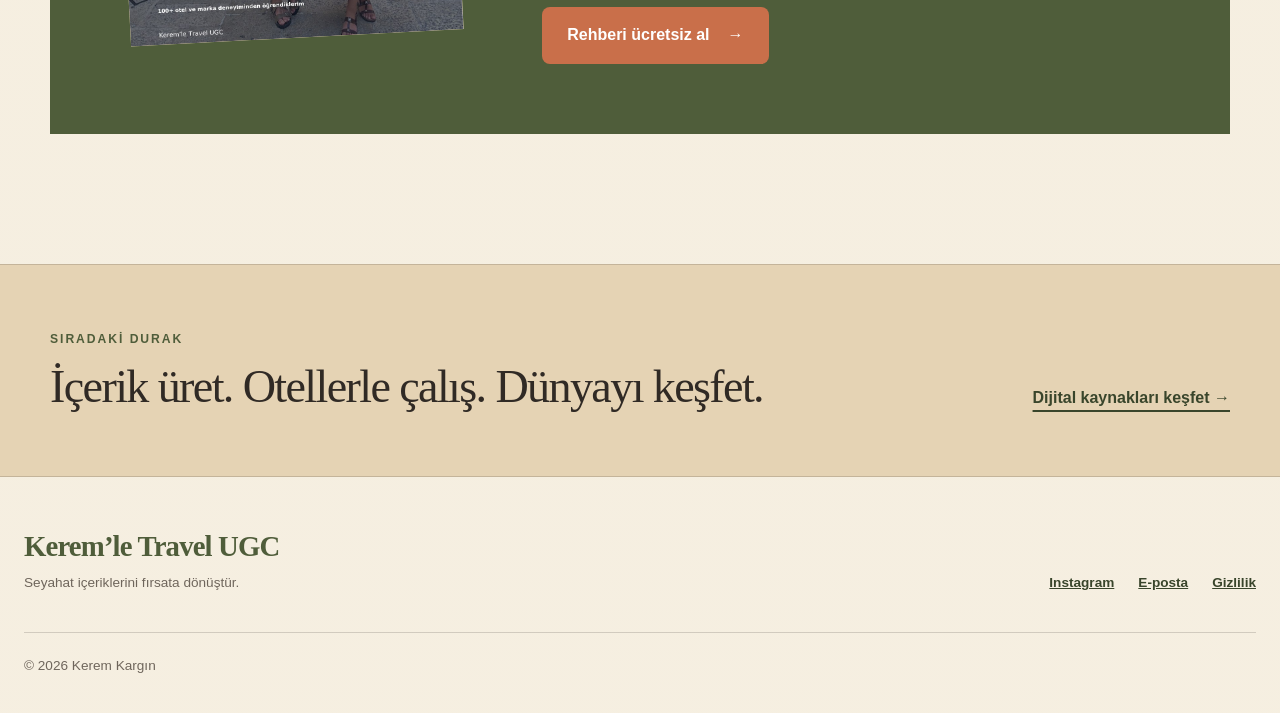
==== commit 0944234d: "Remove blog navigation and surface the live product" ====
--- a/index.html
+++ b/index.html
@@ -21,7 +21,6 @@
       <a class="active" href="index.html">Ana Sayfa</a>
       <a href="kaynaklar.html">Dijital Kaynaklar</a>
       <a href="danismanlik.html">1:1 Danışmanlık</a>
-      <a href="blog.html">Blog</a>
     </nav>
   </header>
 
@@ -106,6 +105,23 @@
       </div>
     </section>
 
+    <section class="product-teaser section-shell" aria-labelledby="mesaj-bankasi">
+      <div class="product-teaser-copy">
+        <p class="eyebrow">Yeni dijital kaynak • İlk 30 satış</p>
+        <h2 id="mesaj-bankasi">Otel İş Birliği Mesaj Bankası</h2>
+        <p>Otellere ilk mesajdan içerik teslimine kadar kullanabileceğin; Türkçe ve İngilizce, barter ve ücretli iş birliklerini kapsayan 20 sayfalık uygulama kaynağı.</p>
+        <div class="price-line"><strong>349 TL</strong><span>Sonrasında 449 TL</span></div>
+        <div class="hero-actions">
+          <a class="button button-primary" href="mesaj-bankasi.html">İçeriği incele <span>→</span></a>
+          <a class="button button-secondary" href="https://www.shopier.com/keremletravelugc/49660574" target="_blank" rel="noreferrer">Shopier’den satın al <span>→</span></a>
+        </div>
+      </div>
+      <div class="product-teaser-visual media-frame">
+        <img src="assets/images/calisma-setup.jpg" alt="Kerem deniz manzarasında laptopuyla çalışırken" loading="lazy" onerror="handleImageError(this)">
+        <span class="product-sticker">TR + EN<br>Barter + Ücretli</span>
+      </div>
+    </section>
+
     <section class="guide-callout section-shell">
       <div class="guide-cover media-frame" data-placeholder="guide-cover-final.jpg">
         <img src="assets/images/guide-cover-final.jpg" alt="İlk otel iş birliğinden önce yapman gereken 7 şey - ücretsiz Travel UGC rehberi" loading="lazy" onerror="handleImageError(this)">
--- a/assets/css/style.css
+++ b/assets/css/style.css
@@ -181,6 +181,17 @@
 .lead-magnet h1 { font-size: clamp(3rem, 5vw, 5rem); }
 .lead-magnet > div:last-child > p:not(.eyebrow) { color: var(--muted); }
 .mailerlite-form-shell { max-width: 580px; margin-top: 34px; }
+.mailerlite-form-shell .ml-embedded:empty {
+  display: flex;
+  min-height: 64px;
+  align-items: center;
+  color: var(--muted);
+  font-family: var(--sans);
+  font-size: .9rem;
+}
+.mailerlite-form-shell .ml-embedded:empty::before {
+  content: "Form yükleniyor…";
+}
 .mailerlite-form-shell .ml-form-embedContainer { margin: 0 !important; }
 .mailerlite-form-shell .ml-form-embedWrapper {
   width: 100% !important;
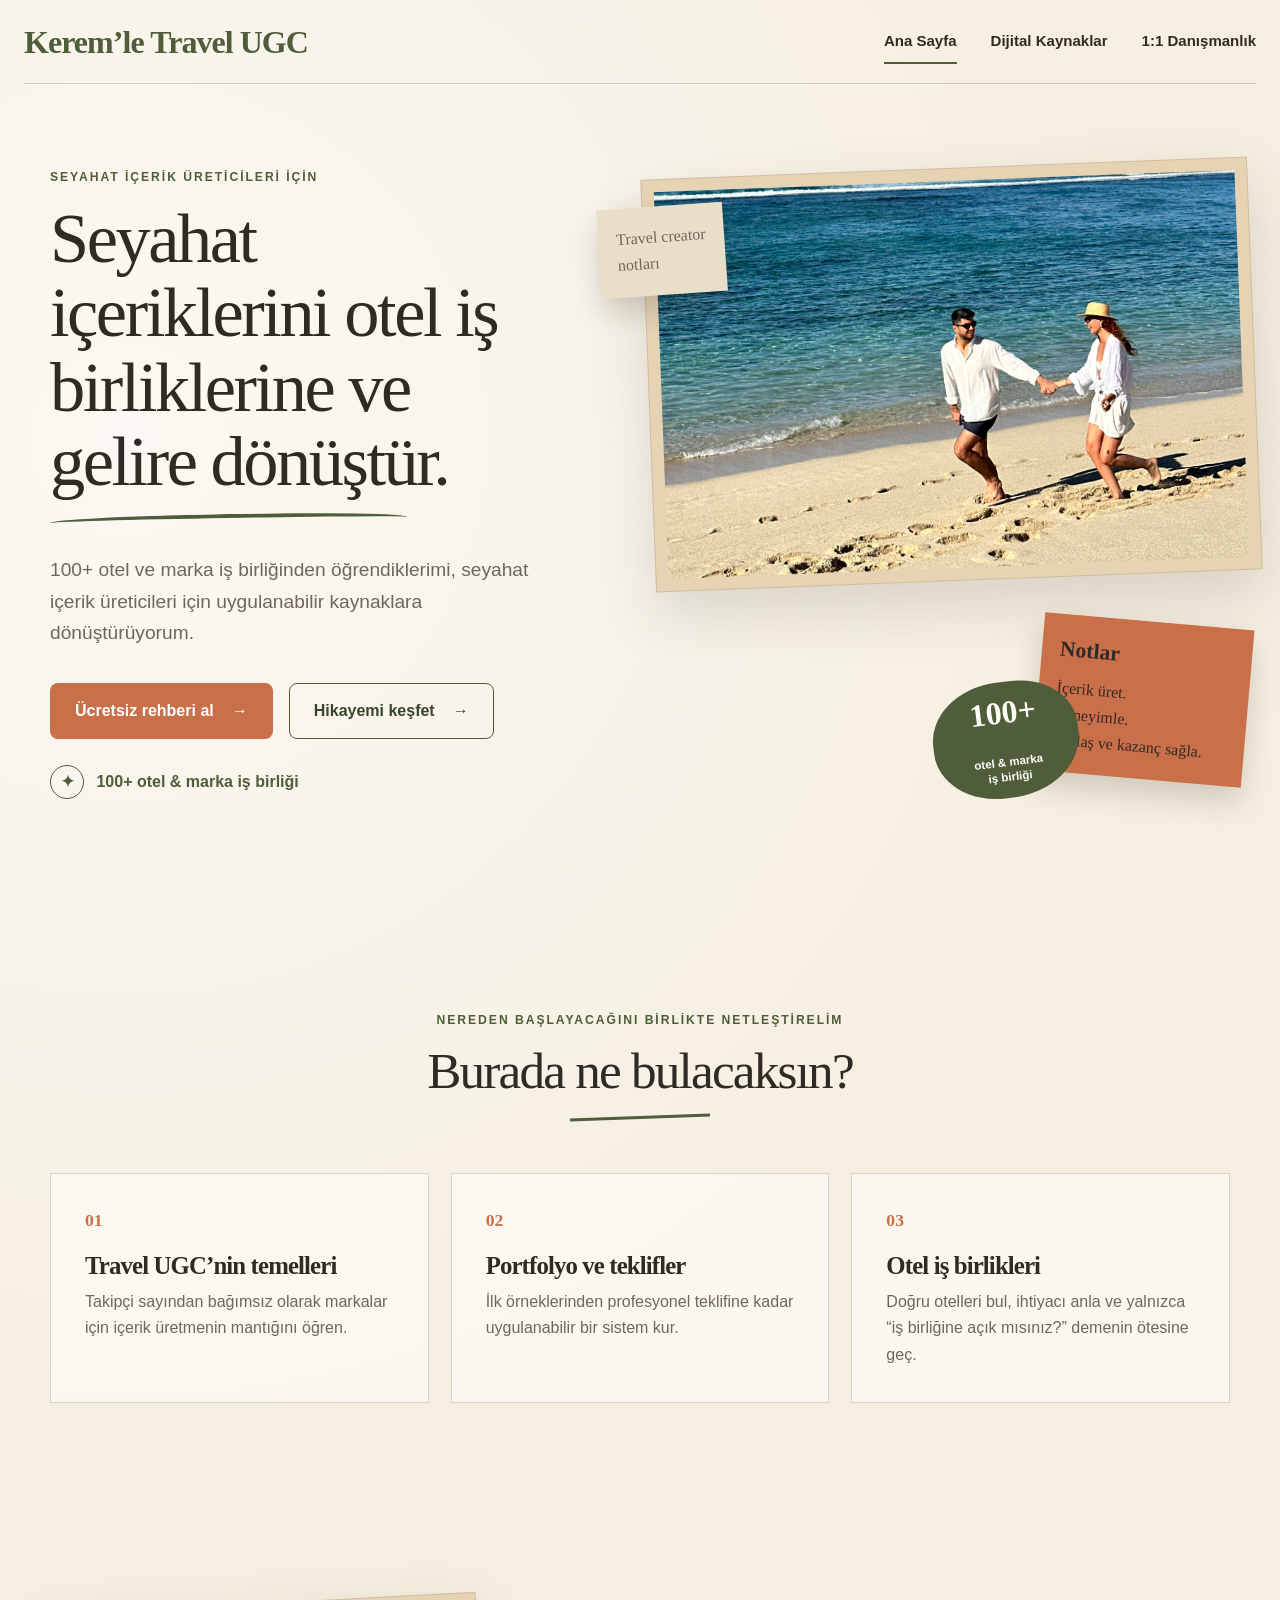
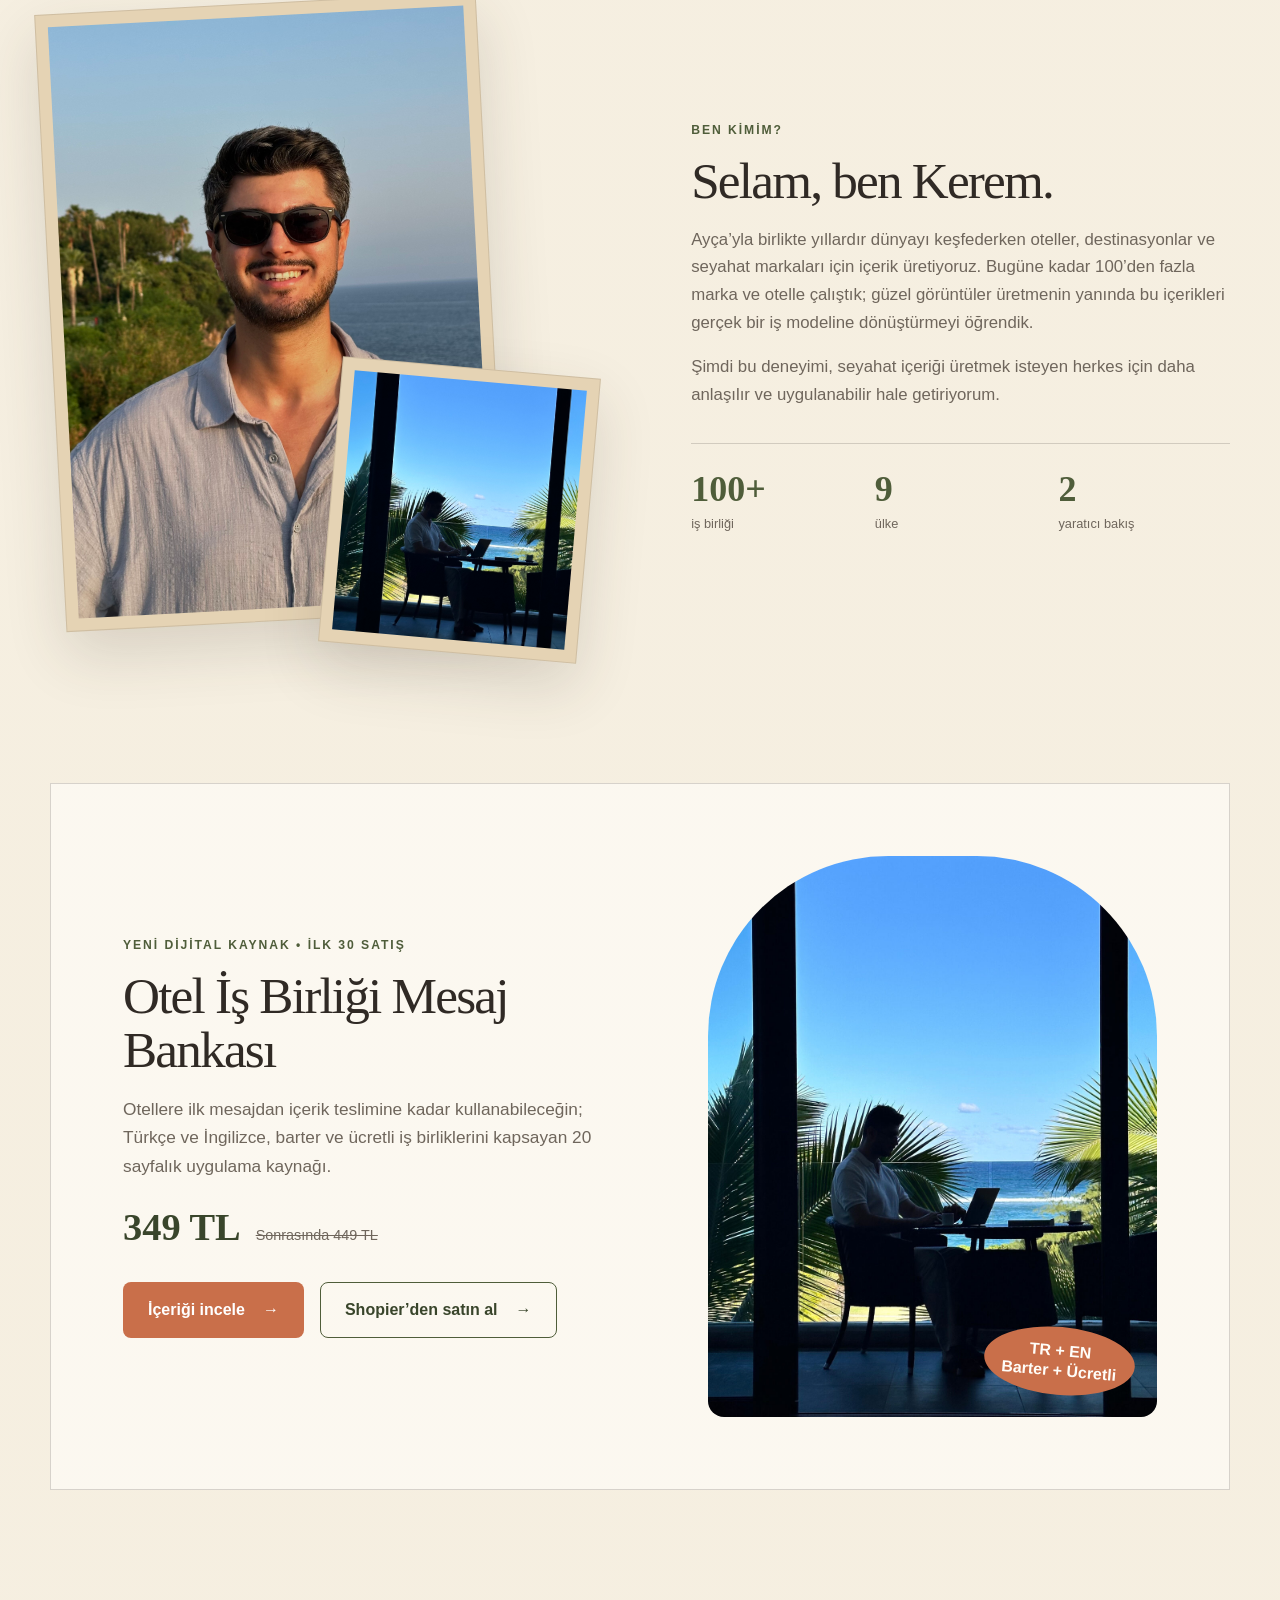
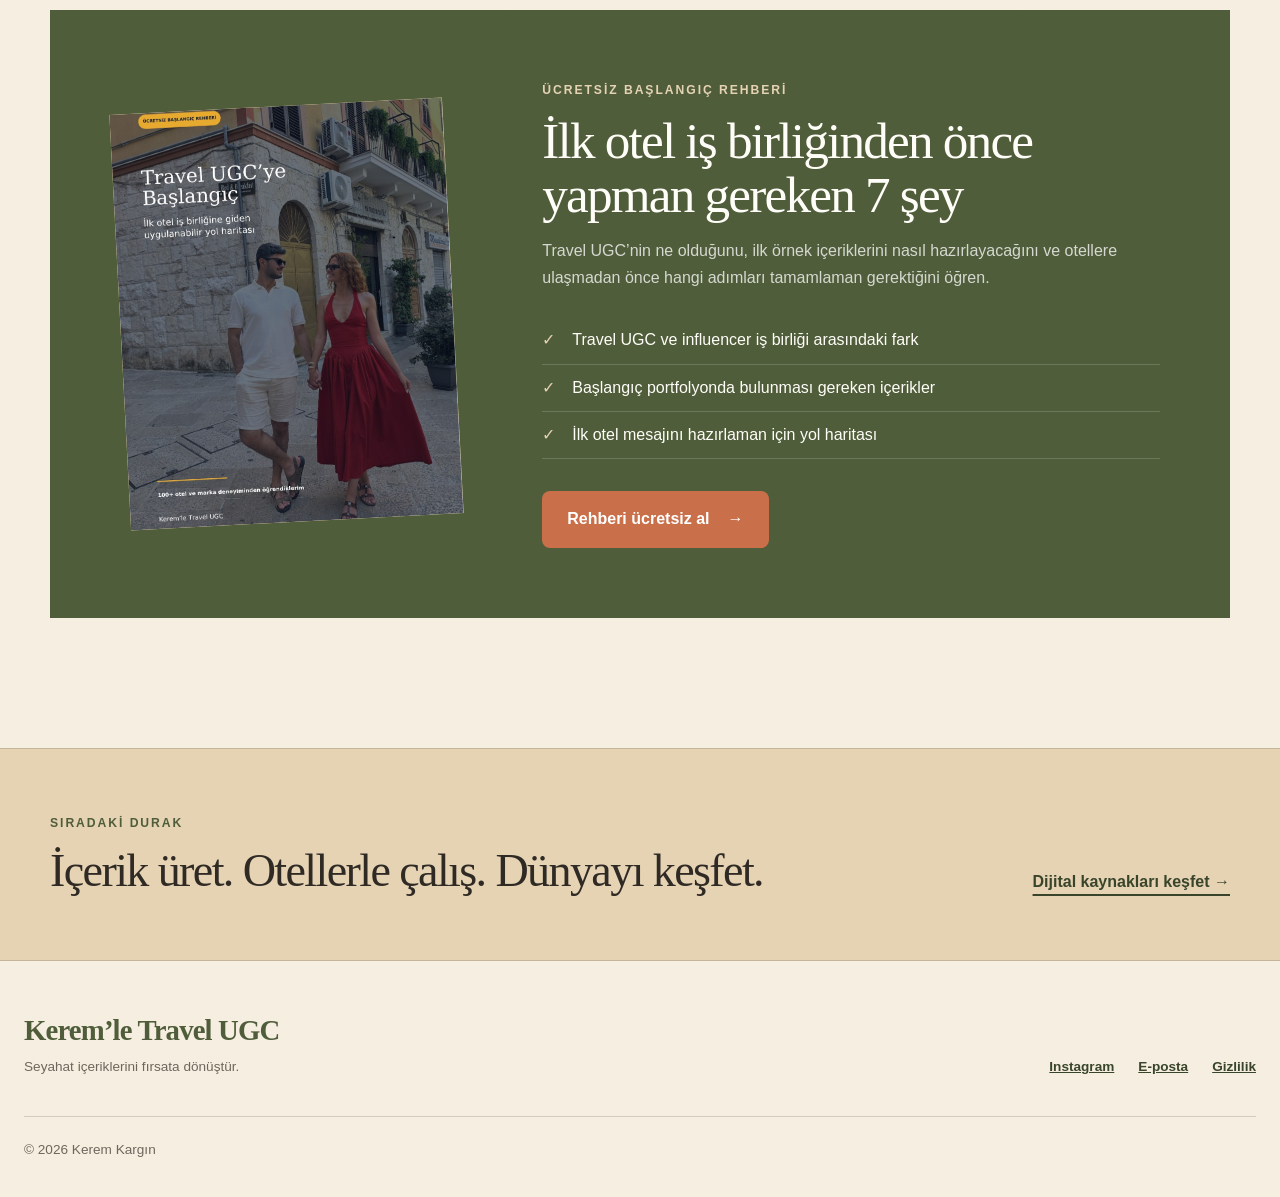
==== commit 9f447edd: "Ana sayfa istatistiklerini ve metinleri güncelle" ====
--- a/index.html
+++ b/index.html
@@ -30,14 +30,14 @@
         <p class="eyebrow">Seyahat içerik üreticileri için</p>
         <h1>Seyahat içeriklerini otel iş birliklerine ve gelire dönüştür.</h1>
         <p class="hero-lead">
-          100+ otel ve marka deneyiminden öğrendiklerimi, seyahat içerik
+          100+ otel ve marka iş birliğinden öğrendiklerimi, seyahat içerik
           üreticileri için uygulanabilir kaynaklara dönüştürüyorum.
         </p>
         <div class="hero-actions">
           <a class="button button-primary" href="rehber.html">Ücretsiz rehberi al <span>→</span></a>
-          <a class="button button-secondary" href="#hikayem">Hikâyemi keşfet <span>→</span></a>
+          <a class="button button-secondary" href="#hikayem">Hikayemi keşfet <span>→</span></a>
         </div>
-        <p class="proof-line"><span>✦</span> 100+ otel &amp; marka deneyimi</p>
+        <p class="proof-line"><span>✦</span> 100+ otel &amp; marka iş birliği</p>
       </div>
 
       <div class="hero-visual" aria-label="Kerem ve Ayça'nın seyahat fotoğrafı">
@@ -49,7 +49,7 @@
           <strong>Notlar</strong>
           İçerik üret.<br>Deneyimle.<br>Paylaş ve kazanç sağla.
         </div>
-        <div class="stamp">100+<small>otel &amp; marka<br>deneyimi</small></div>
+        <div class="stamp">100+<small>otel &amp; marka<br>iş birliği</small></div>
       </div>
     </section>
 
@@ -95,11 +95,11 @@
         </p>
         <p>
           Şimdi bu deneyimi, seyahat içeriği üretmek isteyen herkes için daha
-          anlaşılır ve uygulanabilir hâle getiriyorum.
+          anlaşılır ve uygulanabilir hale getiriyorum.
         </p>
         <div class="metric-row">
-          <div><strong>100+</strong><span>otel &amp; marka</span></div>
-          <div><strong>15+</strong><span>ülke</span></div>
+          <div><strong>100+</strong><span>iş birliği</span></div>
+          <div><strong>9</strong><span>ülke</span></div>
           <div><strong>2</strong><span>yaratıcı bakış</span></div>
         </div>
       </div>
--- a/assets/css/style.css
+++ b/assets/css/style.css
@@ -340,3 +340,110 @@
   html { scroll-behavior: auto; }
   *, *::before, *::after { transition-duration: .01ms !important; animation-duration: .01ms !important; animation-iteration-count: 1 !important; }
 }
+
+
+/* Otel İş Birliği Mesaj Bankası */
+.product-teaser {
+  margin-bottom: 120px;
+  padding: clamp(34px, 6vw, 72px);
+  display: grid;
+  grid-template-columns: 1.05fr .95fr;
+  gap: clamp(36px, 7vw, 90px);
+  align-items: center;
+  background: rgba(255,253,248,.68);
+  border: 1px solid var(--line);
+}
+.product-teaser-copy > p:not(.eyebrow) { max-width: 650px; color: var(--muted); font-size: 1.08rem; }
+.product-teaser-visual { min-height: 520px; border-radius: 180px 180px 16px 16px; }
+.product-teaser-visual img { object-position: center; }
+.product-sticker, .sales-badge {
+  position: absolute;
+  right: 22px;
+  bottom: 22px;
+  padding: 14px 18px;
+  color: var(--warm-white);
+  background: var(--terracotta);
+  border-radius: 50%;
+  text-align: center;
+  font-weight: 800;
+  line-height: 1.25;
+  transform: rotate(5deg);
+}
+.price-line { display: flex; align-items: baseline; gap: 15px; margin-top: 28px; }
+.price-line strong { color: var(--olive-dark); font: 600 2.4rem/1 var(--serif); }
+.price-line span { color: var(--muted); text-decoration: line-through; font-size: .9rem; }
+.mini-list { margin: 24px 0 30px; padding-left: 20px; color: var(--muted); }
+.product-live { background: var(--warm-white); border: 2px solid var(--terracotta); }
+
+.sales-hero {
+  min-height: calc(100vh - 84px);
+  padding-block: 72px 100px;
+  display: grid;
+  grid-template-columns: 1.05fr .95fr;
+  gap: clamp(46px, 8vw, 110px);
+  align-items: center;
+}
+.sales-copy h1 { font-size: clamp(3.2rem, 5.6vw, 5.8rem); }
+.price-large strong { color: var(--terracotta); font-size: clamp(3rem, 5vw, 5rem); }
+.sales-copy .button { margin-top: 30px; }
+.safe-note { color: var(--muted); font-size: .8rem; }
+.sales-photo { height: 680px; transform: rotate(1.5deg); }
+.sales-photo img { object-position: center; }
+.sales-badge { width: 145px; height: 145px; display: grid; place-content: center; border-radius: 48% 52% 45% 55%; }
+
+.pain-section { padding-block: 110px; text-align: center; }
+.pain-section > h2 { max-width: 900px; margin-inline: auto; }
+.pain-grid { margin-top: 50px; display: grid; grid-template-columns: repeat(3, 1fr); gap: 22px; text-align: left; }
+.pain-grid article { padding: 32px; background: rgba(255,253,248,.68); border: 1px solid var(--line); }
+.pain-grid span { color: var(--terracotta); font: 600 1.15rem var(--serif); }
+.pain-grid h3 { margin: 14px 0 8px; }
+.pain-grid p { margin: 0; color: var(--muted); }
+
+.preview-section { padding-block: 100px 130px; }
+.preview-heading { display: grid; grid-template-columns: 1.15fr .85fr; gap: 70px; align-items: end; margin-bottom: 48px; }
+.preview-heading > p { color: var(--muted); }
+.pdf-preview-grid { display: grid; grid-template-columns: repeat(4, 1fr); gap: 18px; }
+.pdf-preview-grid figure { margin: 0; padding: 10px; background: var(--warm-white); border: 1px solid var(--line); box-shadow: 0 18px 35px rgba(61,47,35,.11); }
+.pdf-preview-grid figure:nth-child(even) { transform: translateY(28px) rotate(1deg); }
+.pdf-preview-grid figure:nth-child(odd) { transform: rotate(-1deg); }
+.pdf-preview-grid img { aspect-ratio: 745/1053; object-fit: cover; }
+.pdf-preview-grid figcaption { padding: 13px 6px 5px; color: var(--olive-dark); font-weight: 750; text-align: center; }
+
+.scope-section { padding-block: 100px; color: var(--warm-white); background: var(--olive); }
+.scope-inner { display: grid; grid-template-columns: 1fr 1fr; gap: 90px; align-items: center; }
+.scope-section .eyebrow { color: var(--sand); }
+.scope-list { margin: 0; padding: 0; list-style: none; }
+.scope-list li { padding: 16px 0 16px 34px; border-bottom: 1px solid rgba(255,255,255,.16); position: relative; }
+.scope-list li::before { content: "✓"; position: absolute; left: 0; color: var(--sand); }
+
+.who-section { padding-block: 120px; display: grid; grid-template-columns: .8fr 1.2fr; gap: clamp(50px, 8vw, 110px); align-items: center; }
+.who-photo { min-height: 560px; border-radius: 170px 170px 10px 10px; }
+.who-section > div:last-child > p:not(.eyebrow) { color: var(--muted); font-size: 1.08rem; }
+
+.buy-callout { margin-bottom: 120px; padding: clamp(40px, 7vw, 80px); text-align: center; color: var(--warm-white); background: var(--espresso); }
+.buy-callout .eyebrow { color: var(--sand); }
+.buy-callout h2 { max-width: 850px; margin-inline: auto; }
+.buy-callout > p:not(.eyebrow) { max-width: 680px; margin: 22px auto 30px; color: rgba(255,255,255,.75); }
+.buy-callout small { display: block; margin-top: 18px; color: rgba(255,255,255,.58); }
+
+@media (max-width: 900px) {
+  .product-teaser, .sales-hero, .preview-heading, .scope-inner, .who-section { grid-template-columns: 1fr; }
+  .product-teaser-visual { min-height: 480px; }
+  .sales-photo { height: 560px; }
+  .pdf-preview-grid { grid-template-columns: repeat(2, 1fr); }
+  .pain-grid { grid-template-columns: 1fr; }
+}
+@media (max-width: 640px) {
+  .product-teaser { margin-inline: 15px; width: auto; margin-bottom: 80px; }
+  .product-teaser-visual { min-height: 390px; }
+  .price-line { align-items: flex-start; flex-direction: column; }
+  .sales-hero { padding-block: 55px 80px; }
+  .sales-photo { height: 470px; }
+  .preview-section { padding-block: 70px 90px; }
+  .preview-heading { gap: 20px; }
+  .pdf-preview-grid { gap: 10px; }
+  .pdf-preview-grid figure { padding: 5px; }
+  .pdf-preview-grid figure:nth-child(even) { transform: translateY(14px); }
+  .who-photo { min-height: 430px; }
+  .buy-callout { margin-inline: 15px; width: auto; margin-bottom: 80px; }
+}
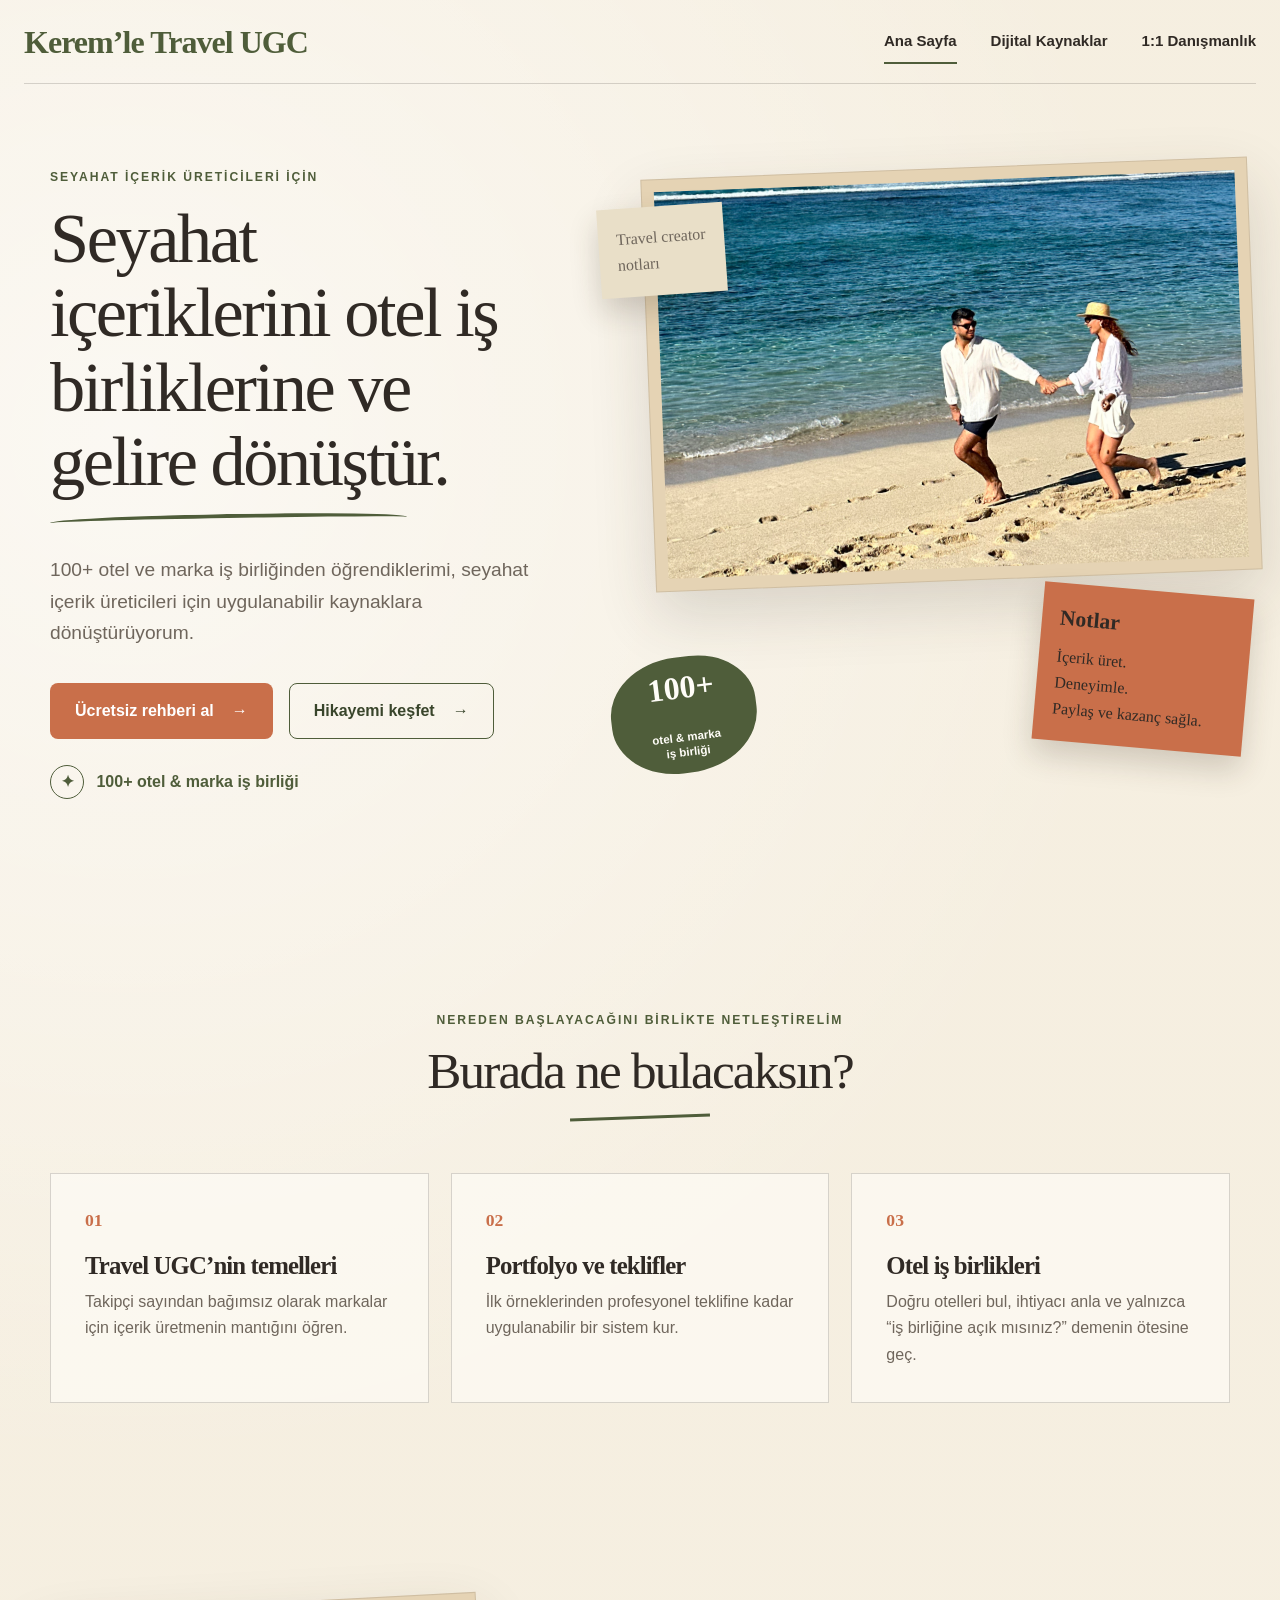
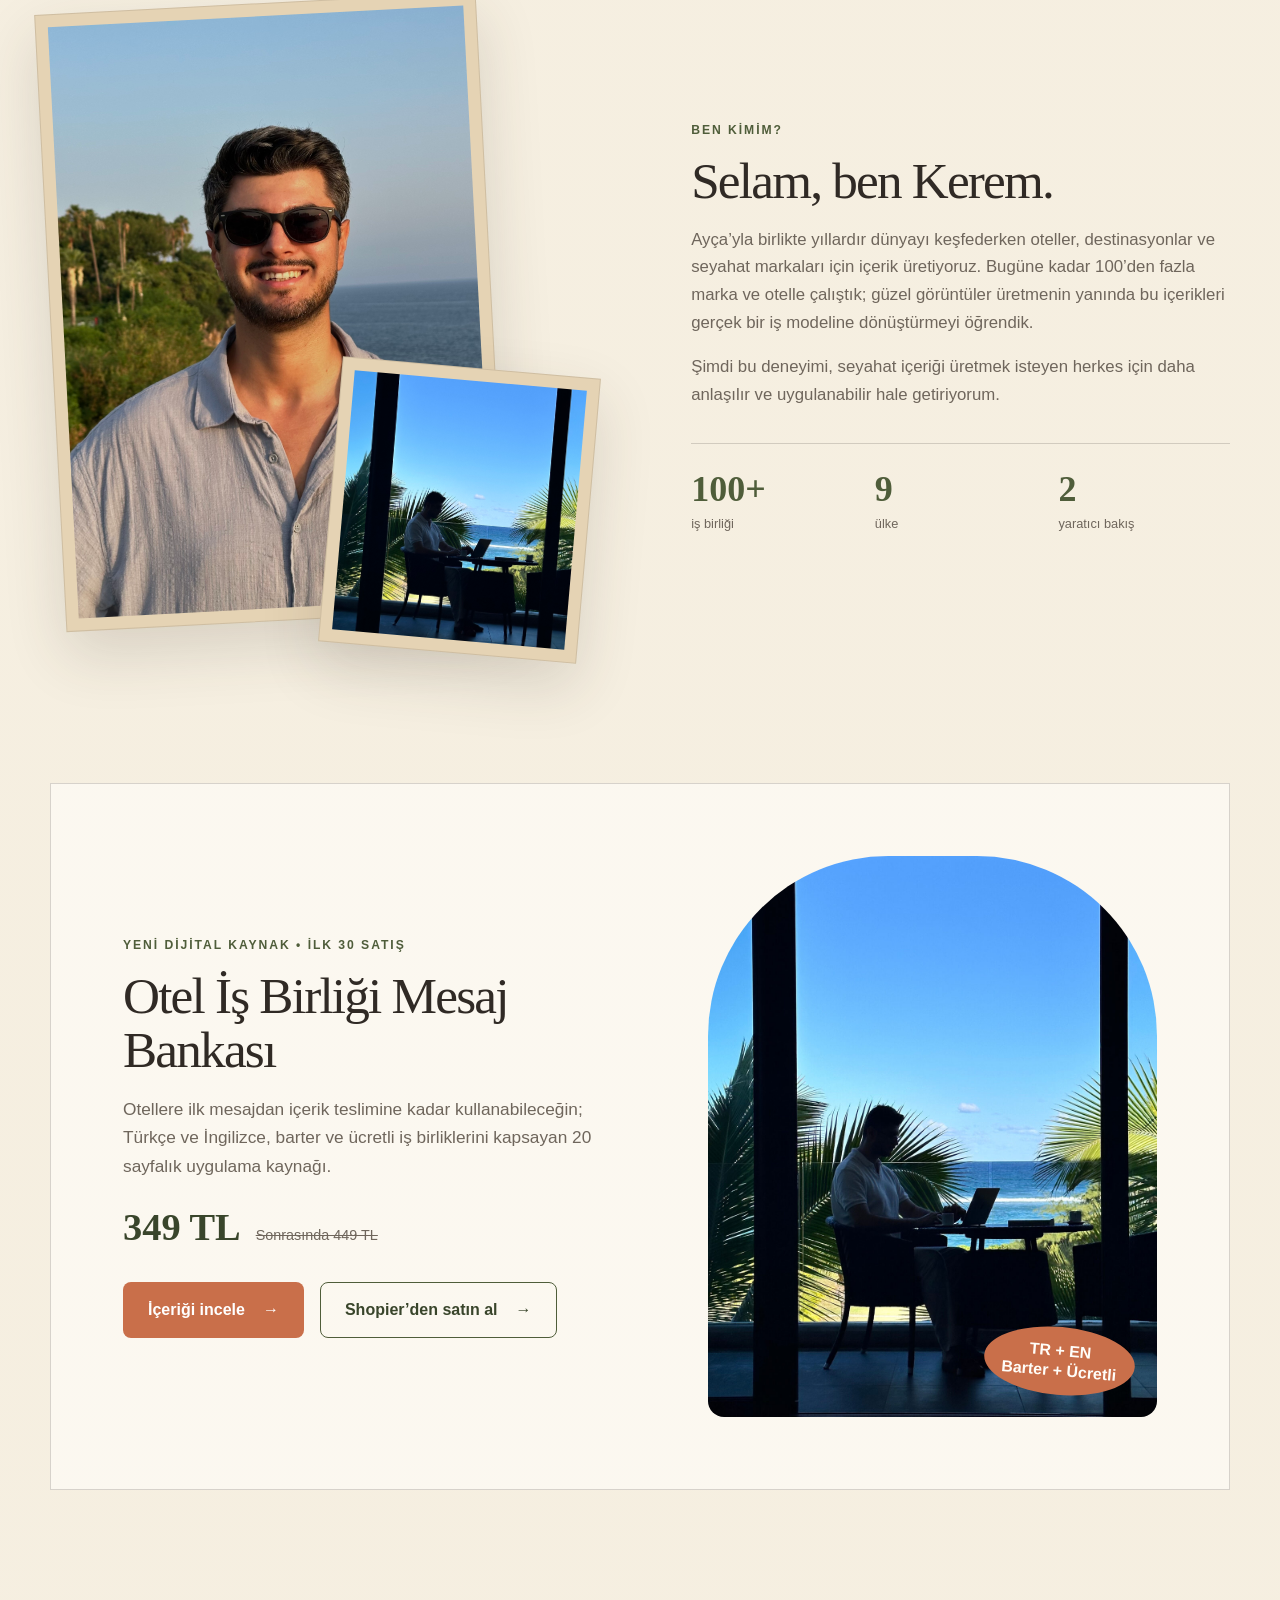
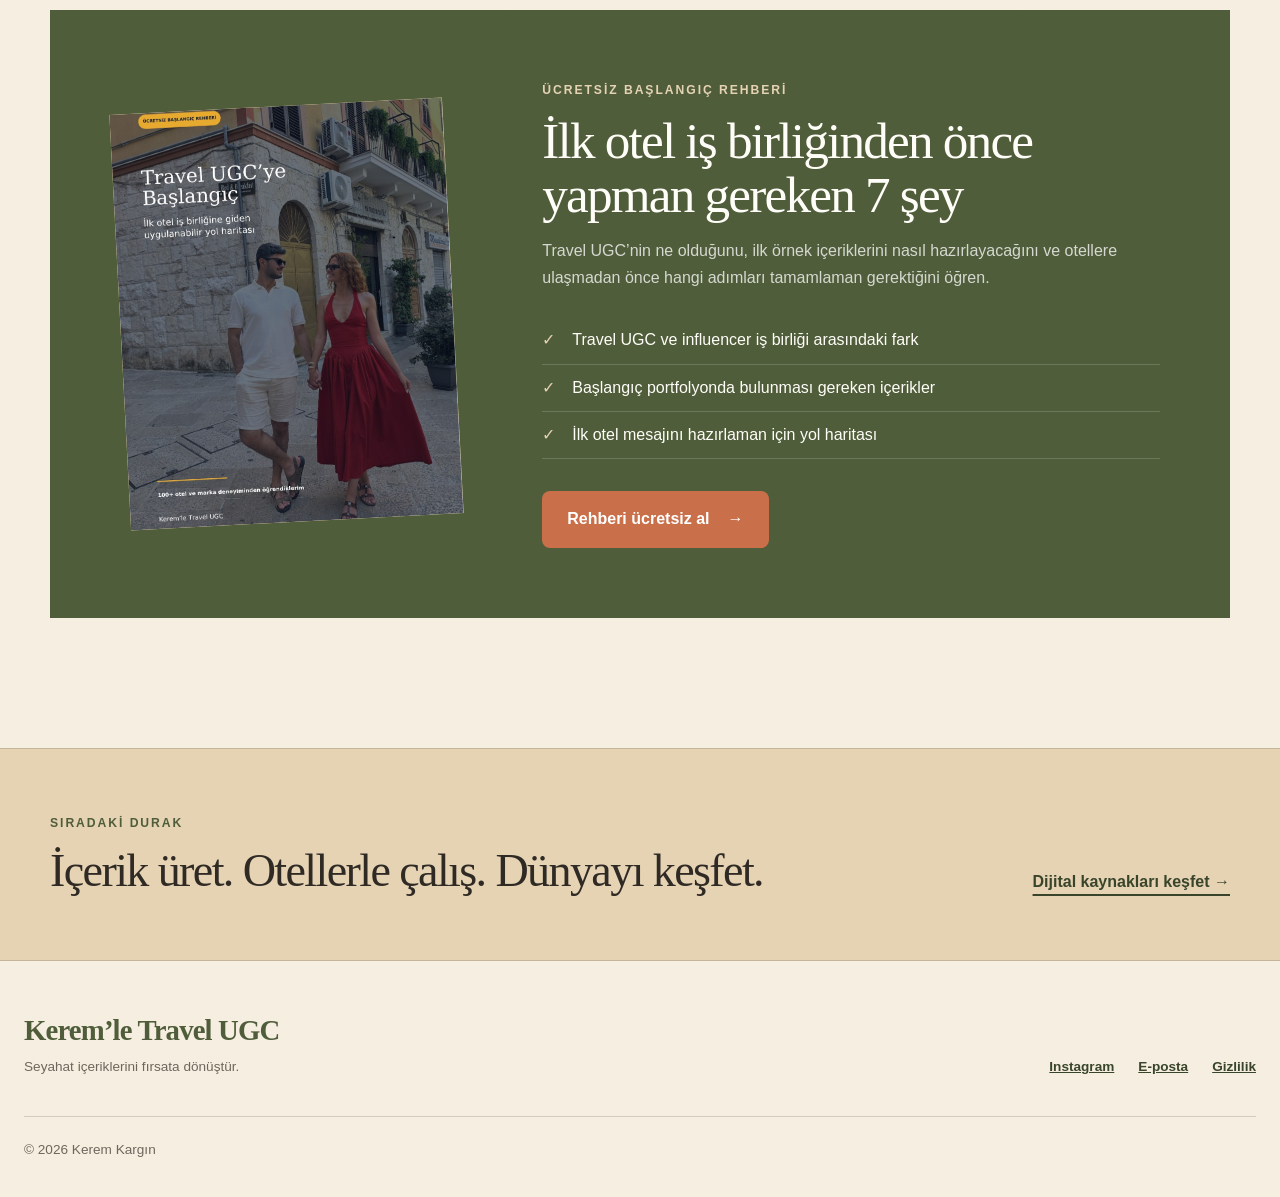
==== commit 3e134948: "Yeni ana sayfa stillerini hemen yukle" ====
--- a/index.html
+++ b/index.html
@@ -5,7 +5,7 @@
   <meta name="viewport" content="width=device-width, initial-scale=1">
   <meta name="description" content="Kerem Kargın'dan Travel UGC, otel iş birlikleri, portfolyo ve içerik üretimi kaynakları.">
   <title>Kerem'le Travel UGC</title>
-  <link rel="stylesheet" href="assets/css/style.css">
+  <link rel="stylesheet" href="assets/css/style.css?v=20260814">
   <script src="assets/js/site.js" defer></script>
 </head>
 <body>
--- a/assets/css/style.css
+++ b/assets/css/style.css
@@ -110,9 +110,9 @@
 }
 .paper-note { position: absolute; z-index: 4; padding: 18px; font-family: "Segoe Print", "Bradley Hand", cursive; box-shadow: 0 14px 30px rgba(62,45,30,.2); transform: rotate(-4deg); }
 .paper-note-small { left: -4%; top: 6%; background: #e9dfc8; color: var(--muted); }
-.paper-note-orange { right: -3%; bottom: 3%; width: 210px; background: var(--terracotta); color: var(--espresso); transform: rotate(5deg); }
+.paper-note-orange { right: -3%; bottom: 8%; width: 210px; background: var(--terracotta); color: var(--espresso); transform: rotate(5deg); }
 .paper-note-orange strong { display: block; margin-bottom: 7px; font-family: var(--serif); font-size: 1.35rem; }
-.stamp { position: absolute; z-index: 5; left: 51%; bottom: 0; width: 146px; height: 116px; border-radius: 48% 42% 50% 45%; display: grid; place-items: center; text-align: center; color: var(--warm-white); background: var(--olive); font: 600 2rem/1 var(--serif); transform: rotate(-7deg); }
+.stamp { position: absolute; z-index: 5; left: -2%; bottom: 4%; width: 146px; height: 116px; border-radius: 48% 42% 50% 45%; display: grid; place-items: center; text-align: center; color: var(--warm-white); background: var(--olive); font: 600 2rem/1 var(--serif); transform: rotate(-7deg); }
 .stamp small { display: block; font: 600 .72rem/1.25 var(--sans); }
 
 .intro { padding-block: 110px; text-align: center; }
@@ -323,7 +323,9 @@
   .feature-card { padding: 26px; }
   .story { padding-block: 70px 90px; }
   .story-collage { min-height: 460px; }
-  .metric-row { grid-template-columns: 1fr; }
+  .metric-row { grid-template-columns: repeat(3, minmax(0, 1fr)); gap: 8px; text-align: center; }
+  .metric-row strong { font-size: 1.9rem; }
+  .metric-row span { font-size: .7rem; white-space: nowrap; }
   .guide-callout { padding: 30px 22px; margin-bottom: 80px; }
   .page-hero { padding-block: 75px 50px; }
   .page-hero h1, .lead-magnet h1 { font-size: clamp(2.7rem, 12vw, 4rem); }
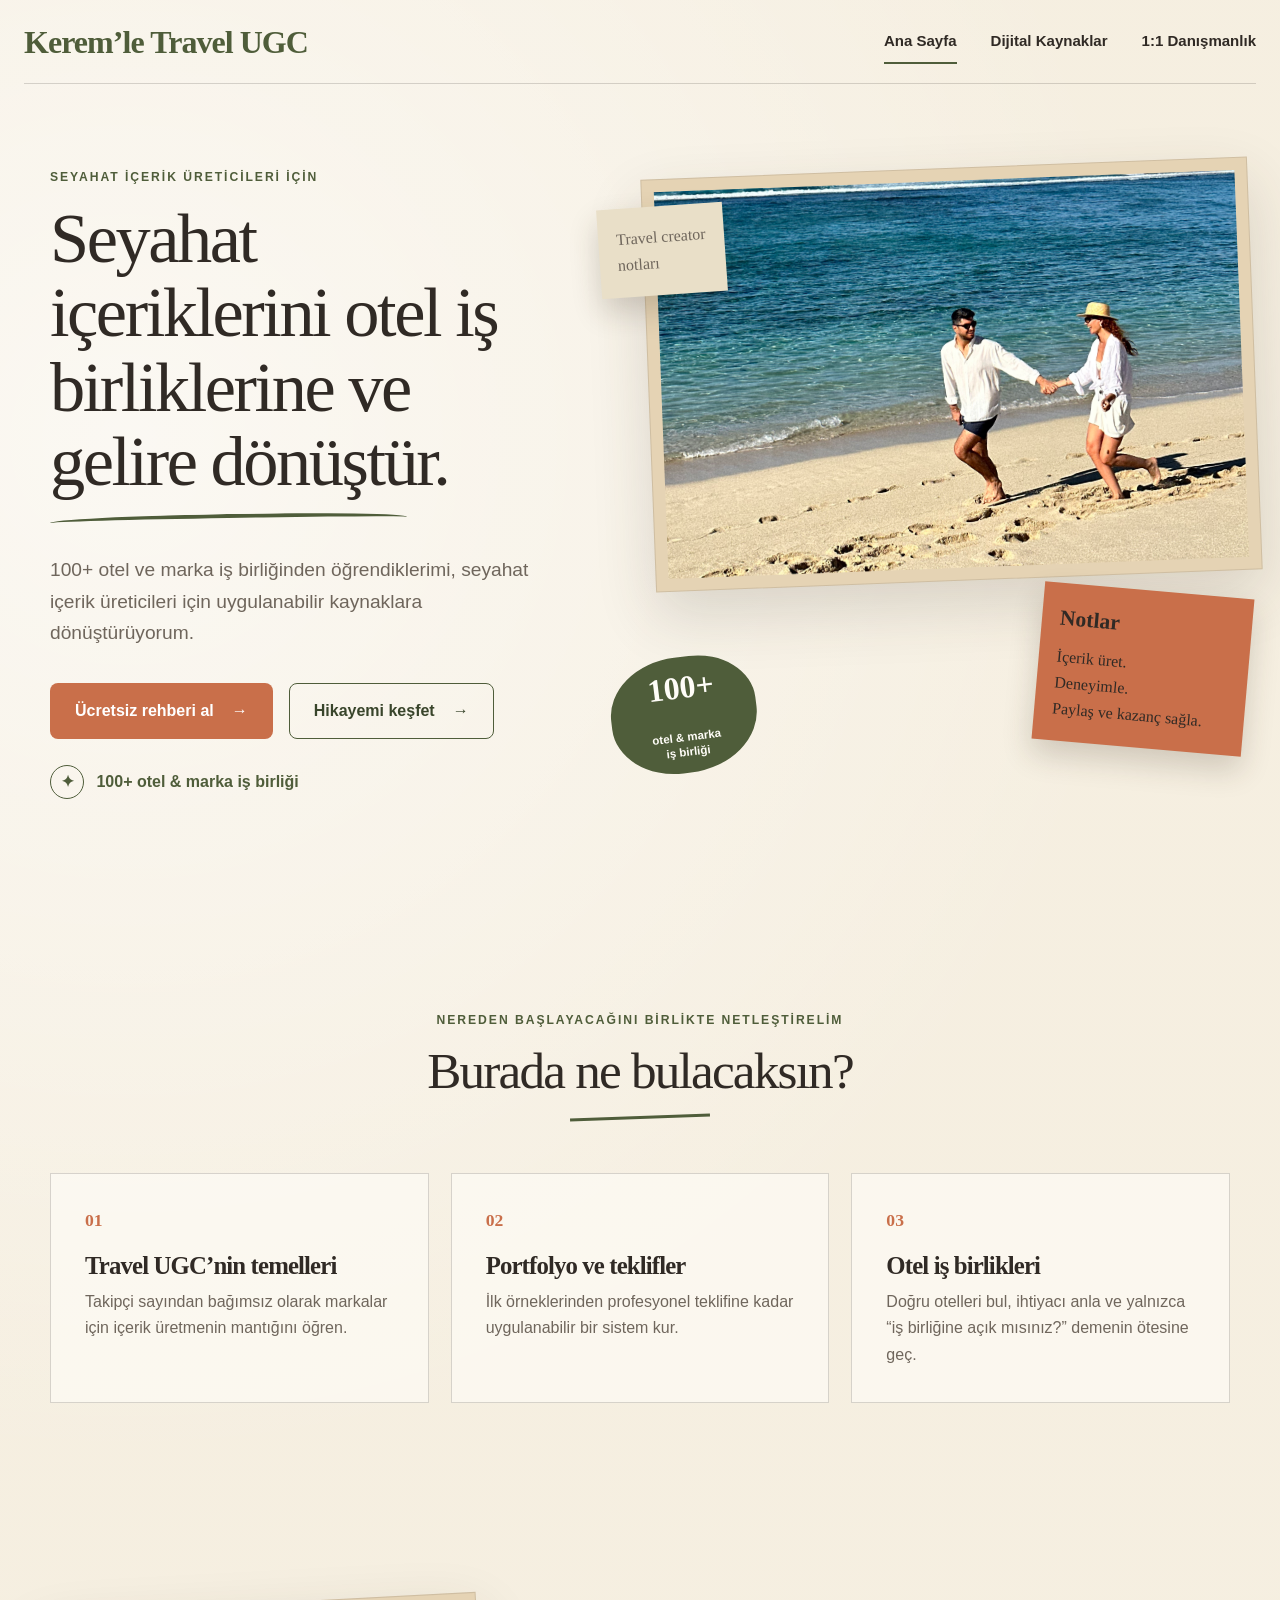
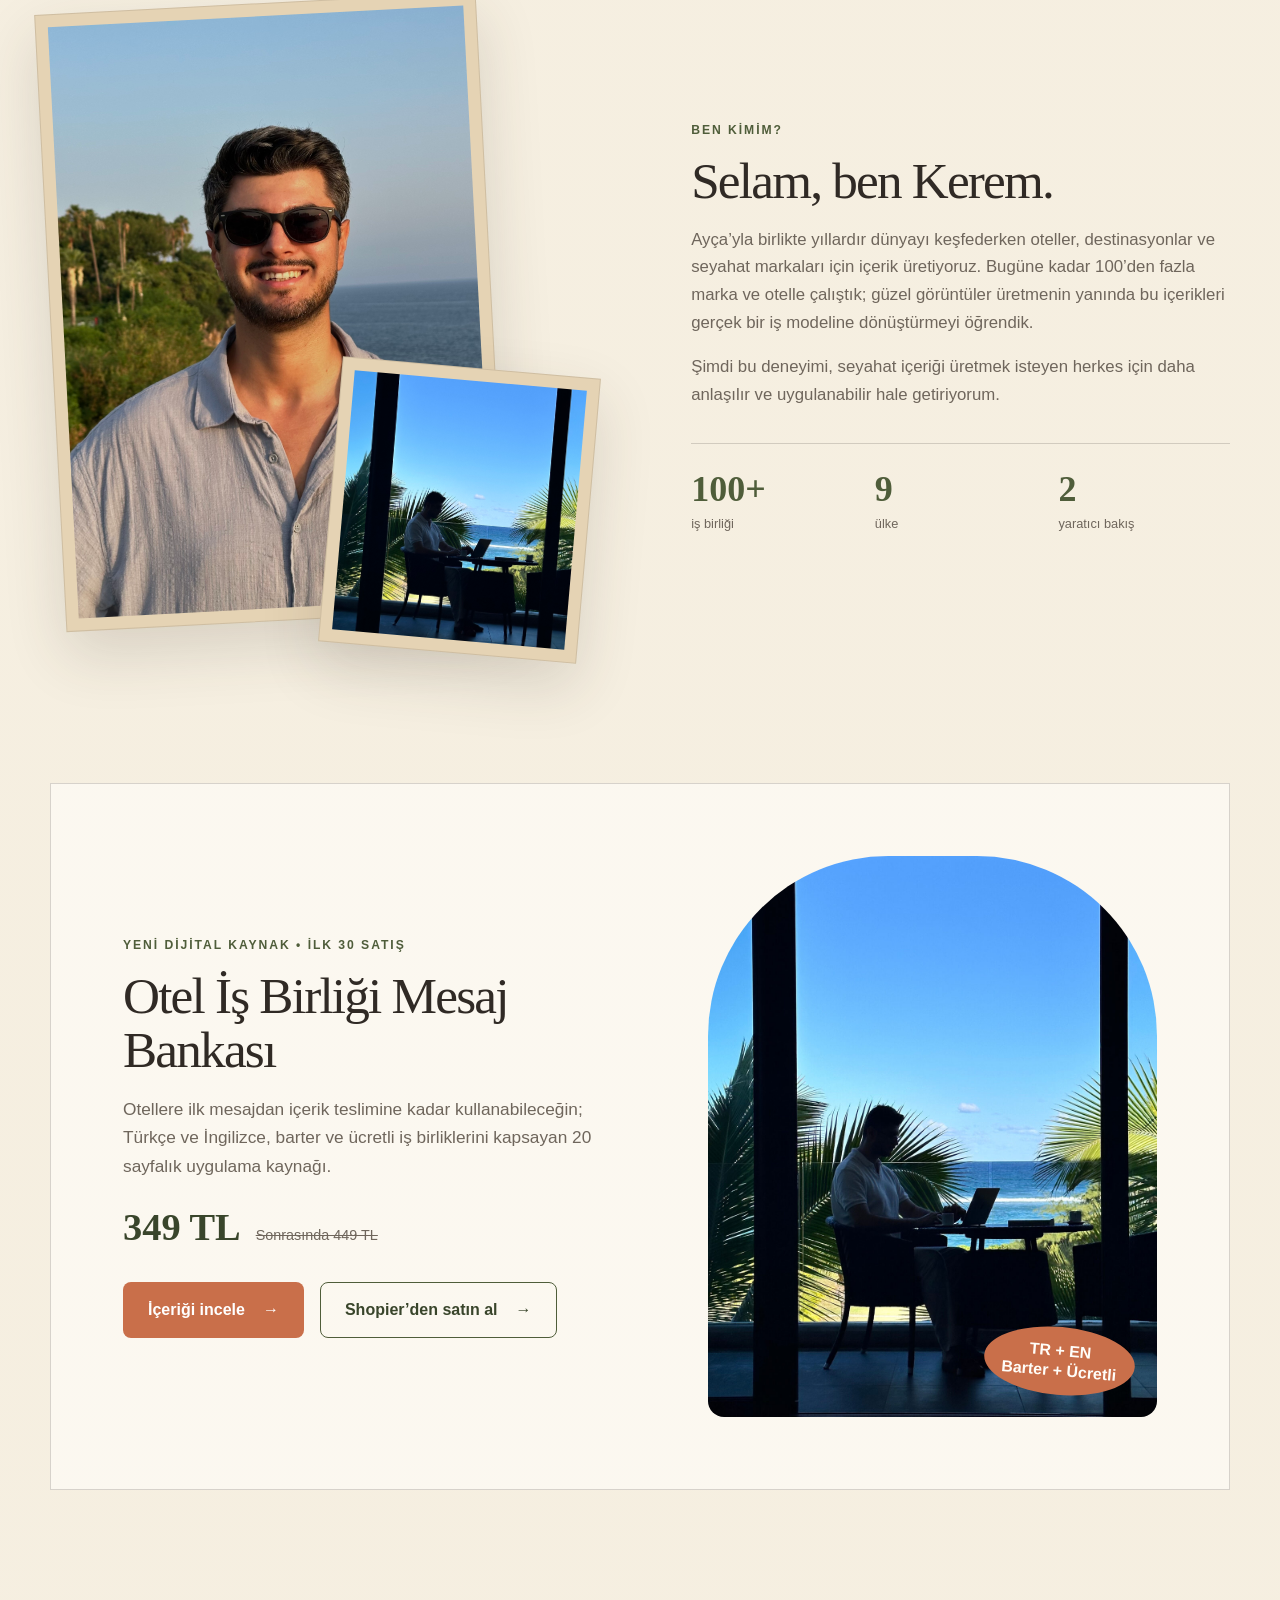
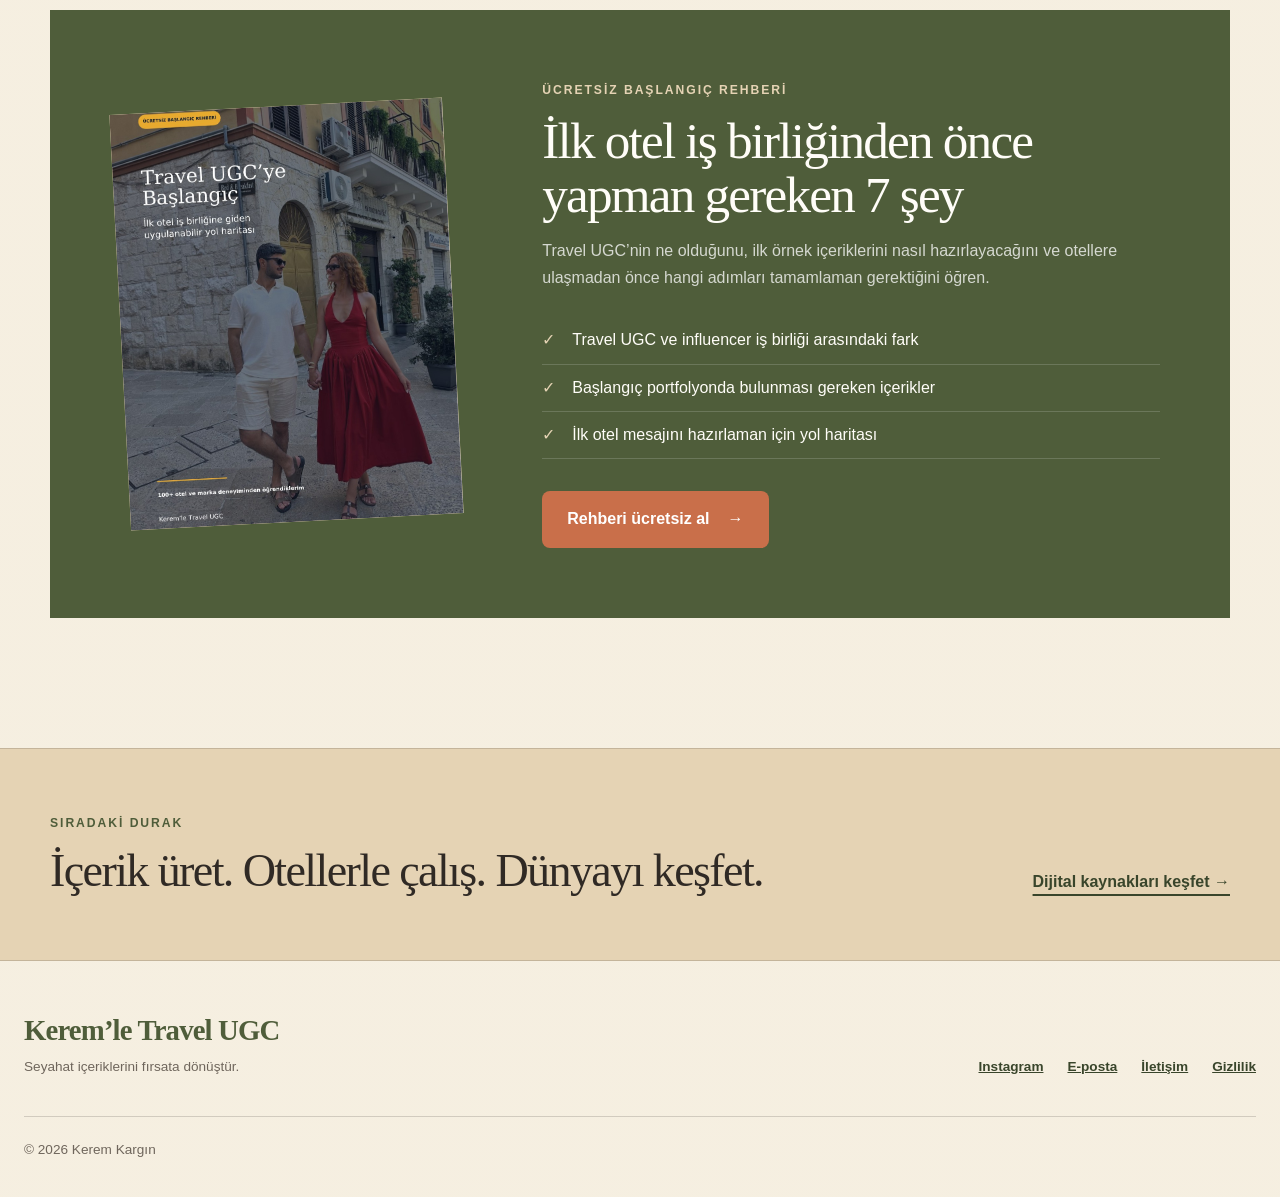
==== commit 701d8f1d: "Add contact link and update privacy experience" ====
--- a/index.html
+++ b/index.html
@@ -161,6 +161,7 @@
     <div class="footer-links">
       <a href="https://www.instagram.com/keremletravelugc/" target="_blank" rel="noreferrer">Instagram</a>
       <a href="mailto:keremletravelugc@gmail.com">E-posta</a>
+      <a href="iletisim.html">İletişim</a>
       <a href="gizlilik.html">Gizlilik</a>
     </div>
     <p class="copyright">© <span data-current-year></span> Kerem Kargın</p>
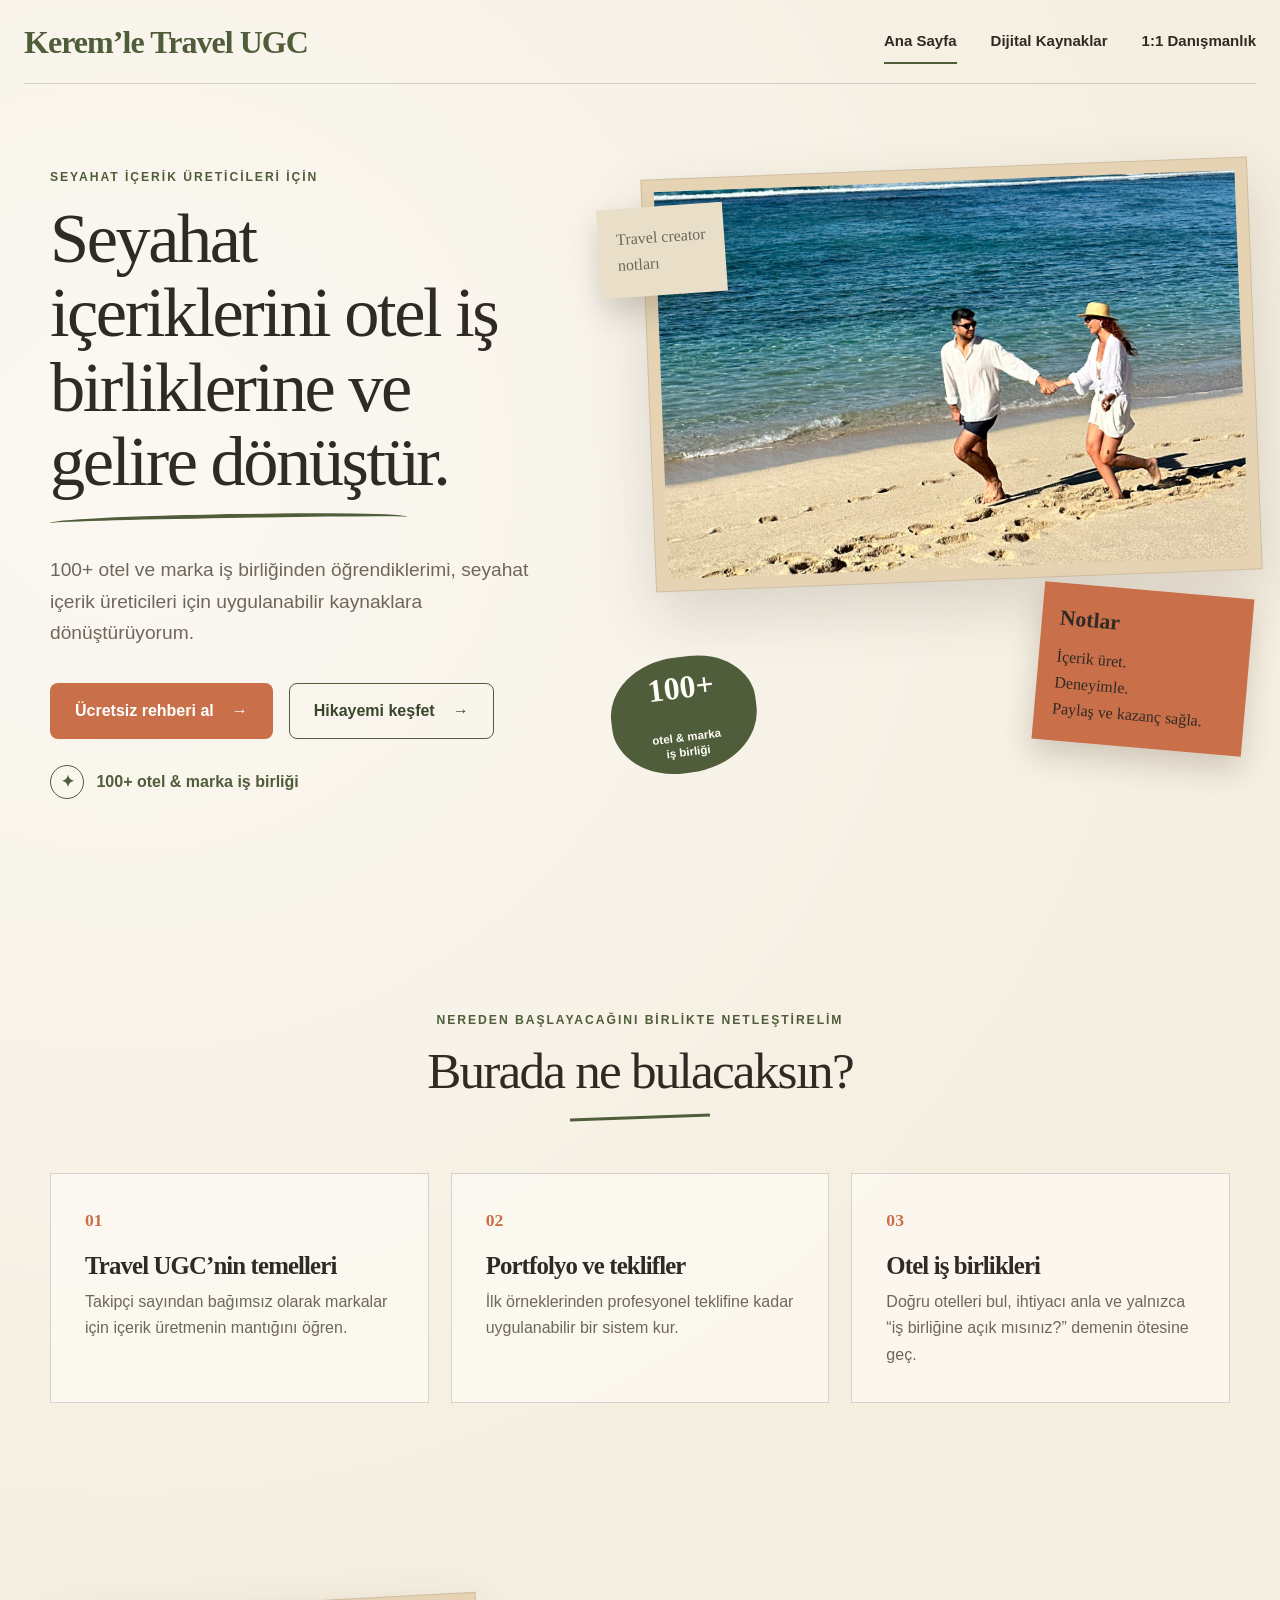
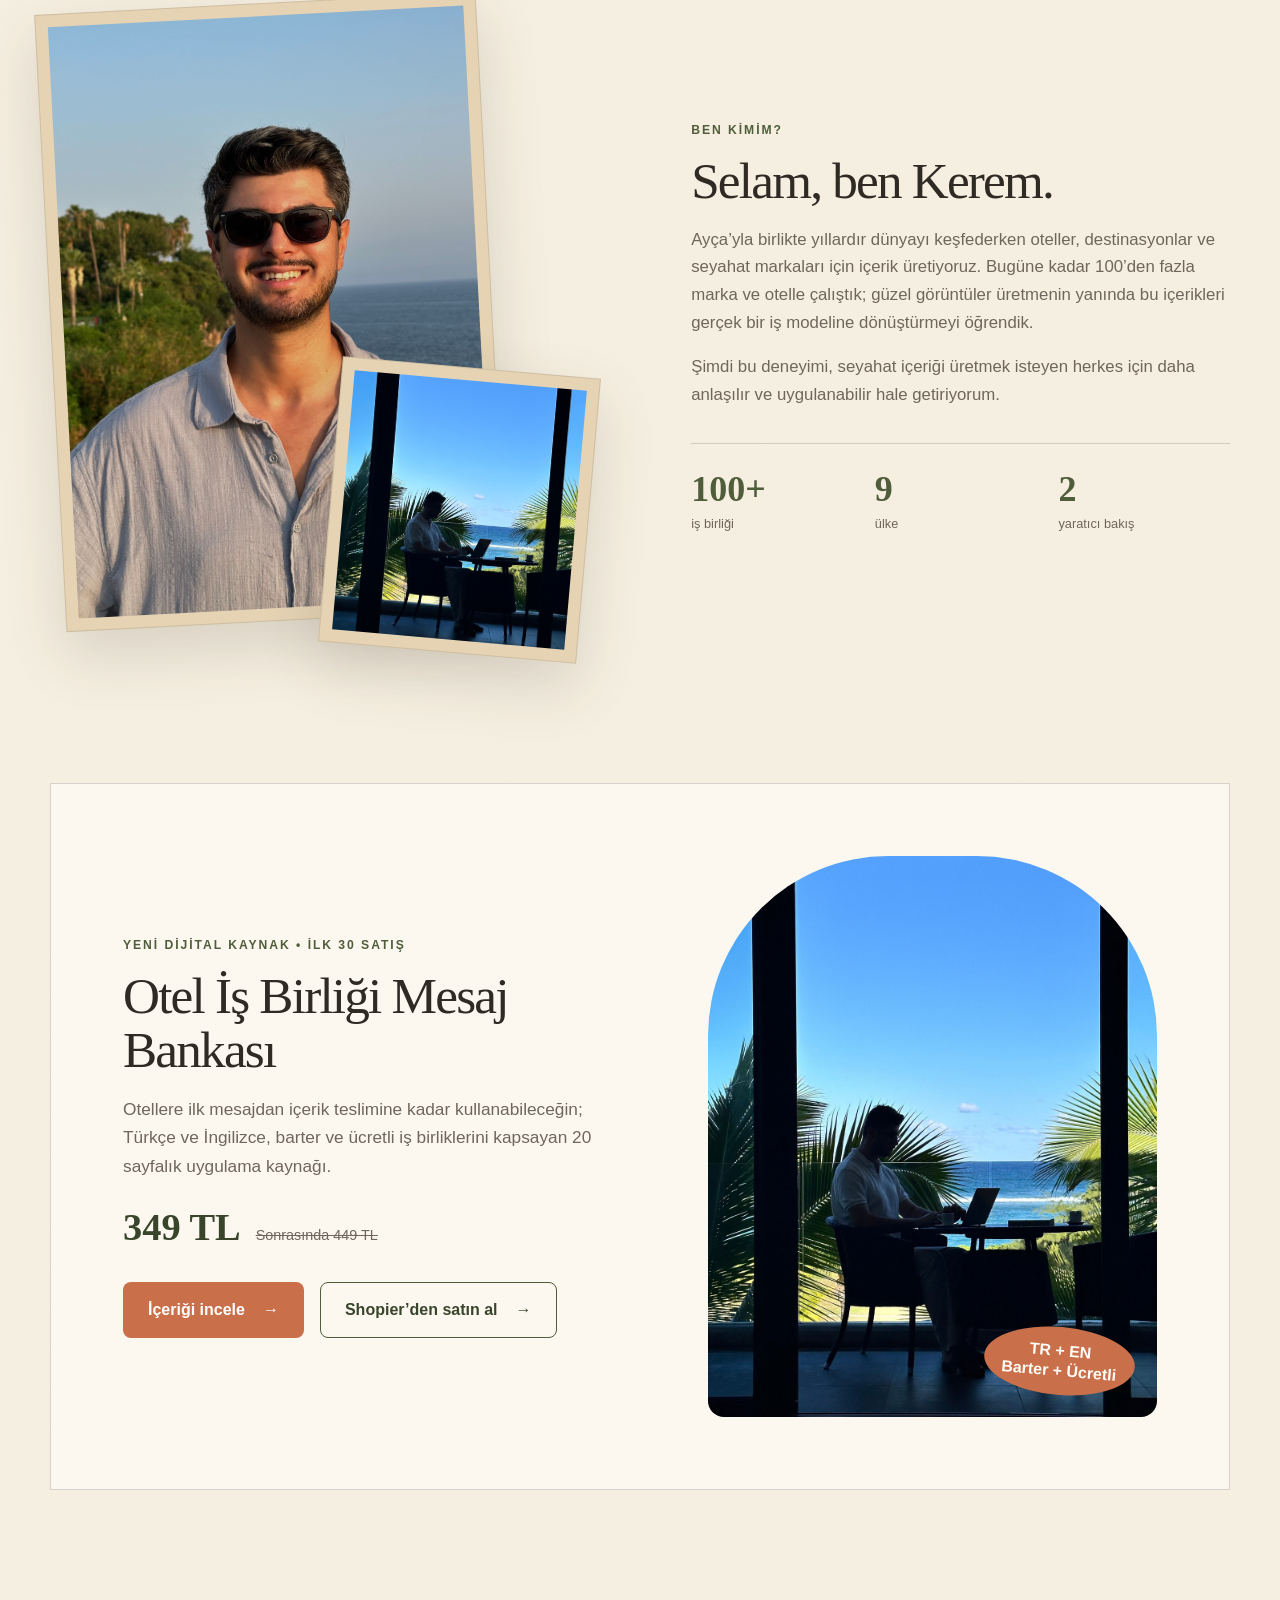
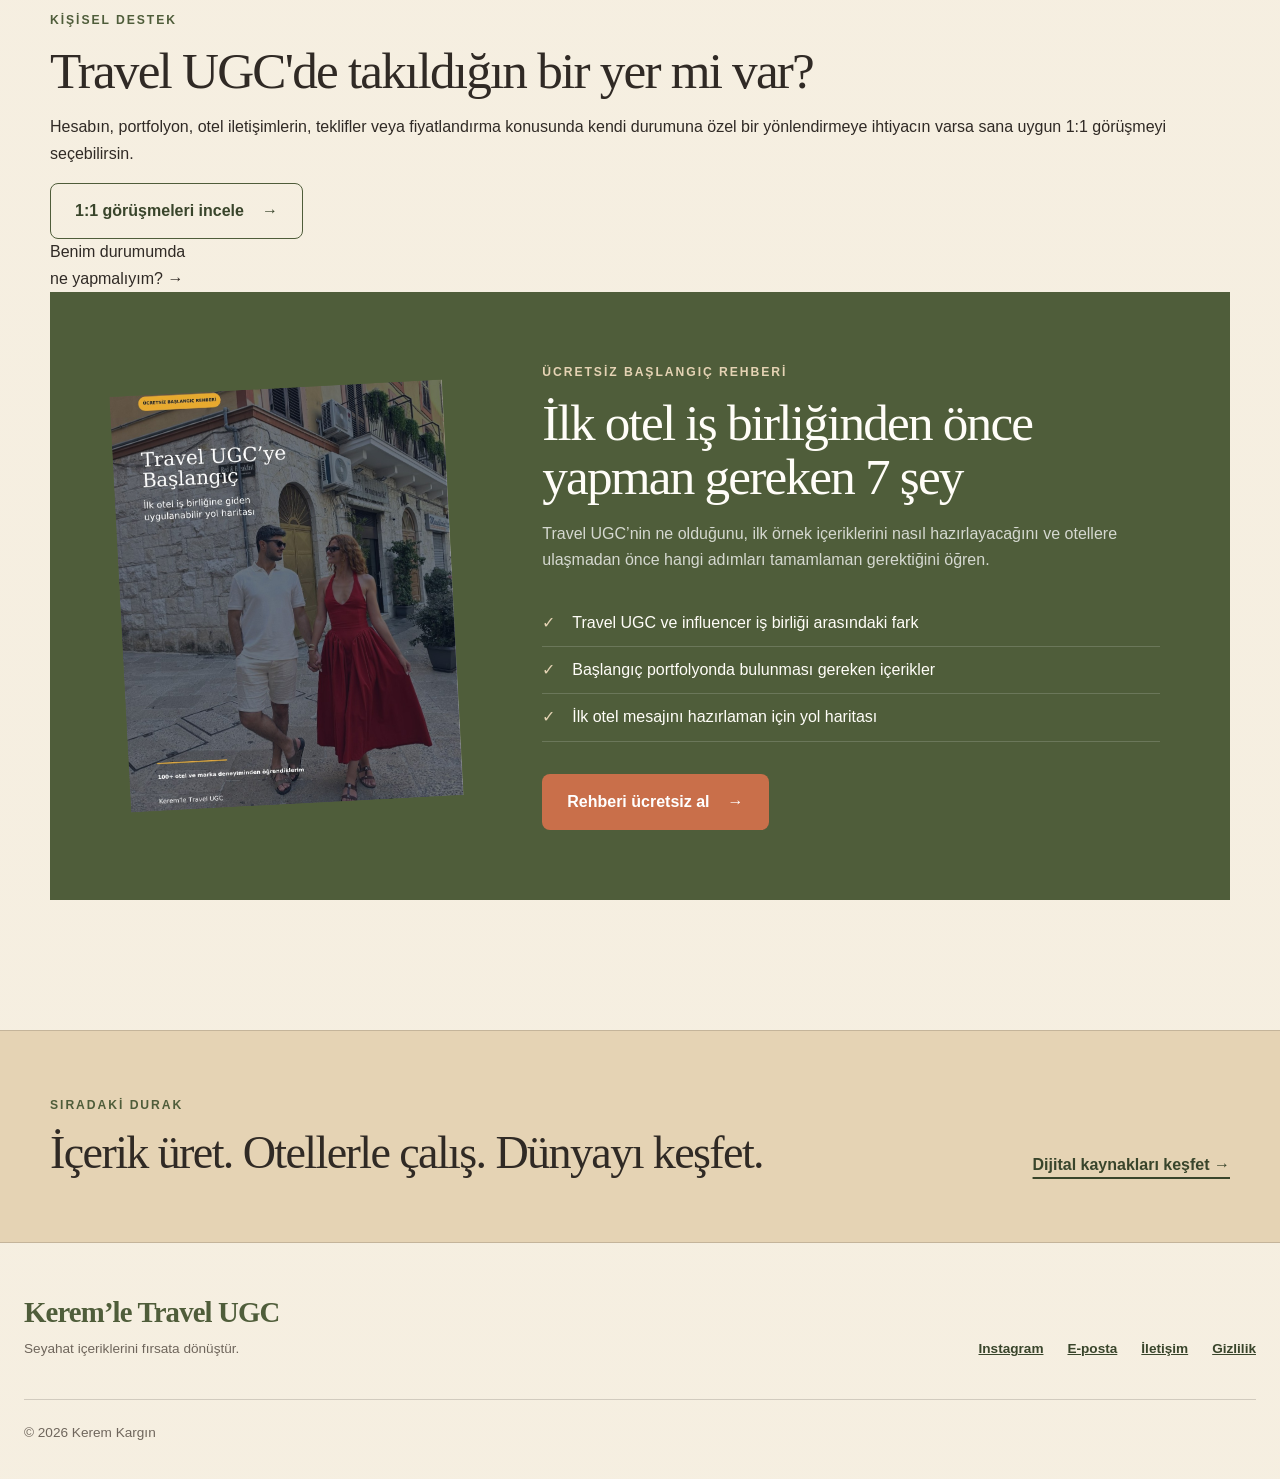
==== commit f643b57b: "Add 1:1 consultation entry point to homepage" ====
--- a/index.html
+++ b/index.html
@@ -122,6 +122,19 @@
       </div>
     </section>
 
+    <section class="consultation-teaser section-shell" aria-labelledby="danismanlik-teaser">
+      <div class="consultation-teaser-copy">
+        <p class="eyebrow">Kişisel destek</p>
+        <h2 id="danismanlik-teaser">Travel UGC'de takıldığın bir yer mi var?</h2>
+        <p>Hesabın, portfolyon, otel iletişimlerin, teklifler veya fiyatlandırma konusunda kendi durumuna özel bir yönlendirmeye ihtiyacın varsa sana uygun 1:1 görüşmeyi seçebilirsin.</p>
+        <a class="button button-secondary" href="danismanlik.html">1:1 görüşmeleri incele <span>→</span></a>
+      </div>
+      <div class="consultation-teaser-note">
+        <span>Benim durumumda<br>ne yapmalıyım?</span>
+        <strong>→</strong>
+      </div>
+    </section>
+
     <section class="guide-callout section-shell">
       <div class="guide-cover media-frame" data-placeholder="guide-cover-final.jpg">
         <img src="assets/images/guide-cover-final.jpg" alt="İlk otel iş birliğinden önce yapman gereken 7 şey - ücretsiz Travel UGC rehberi" loading="lazy" onerror="handleImageError(this)">
--- a/assets/css/style.css
+++ b/assets/css/style.css
@@ -253,9 +253,33 @@
 }
 
 .legal-page { min-height: 70vh; padding-block: 100px; max-width: 850px; }
-.legal-page h1 { font-size: clamp(3rem, 5vw, 5rem); }
-.legal-page h2 { margin-top: 50px; font-size: 2rem; }
-.legal-page p { color: var(--muted); }
+.legal-page h1, .contact-page h1 { font-size: clamp(3rem, 5vw, 5rem); }
+.legal-page h2 { margin: 0 0 14px; font-size: clamp(1.65rem, 2.5vw, 2rem); }
+.legal-page p, .legal-page li { color: var(--muted); }
+.legal-lead { max-width: 700px; font-size: 1.18rem; line-height: 1.8; }
+.legal-block { padding-block: 34px; border-top: 1px solid var(--line); }
+.legal-block:first-of-type { margin-top: 45px; }
+.legal-block p:last-child, .legal-block ul:last-child { margin-bottom: 0; }
+.legal-block ul { padding-left: 1.2rem; }
+.legal-block li + li { margin-top: 9px; }
+.legal-block strong { color: var(--ink); }
+
+.contact-page { min-height: 70vh; padding-block: 100px; max-width: 1040px; }
+.contact-page h1 { margin-bottom: 18px; }
+.contact-page h1 em { color: var(--terracotta); }
+.contact-intro { max-width: 600px; color: var(--muted); font-size: 1.18rem; line-height: 1.7; }
+.contact-options { display: grid; grid-template-columns: repeat(2, minmax(0, 1fr)); gap: 18px; margin-top: 52px; }
+.contact-card { position: relative; min-height: 240px; padding: 30px; display: flex; flex-direction: column; justify-content: space-between; border: 1px solid var(--olive); background: var(--cream); color: var(--ink); transition: transform .2s ease, background .2s ease; }
+.contact-card:hover { transform: translateY(-5px); background: #fffdf8; }
+.contact-card-olive { background: var(--olive); color: var(--cream); }
+.contact-card-olive:hover { background: var(--olive-dark); }
+.contact-kicker { font-size: .78rem; font-weight: 800; letter-spacing: .12em; text-transform: uppercase; }
+.contact-card strong { max-width: 90%; font-family: var(--serif); font-size: clamp(1.8rem, 3vw, 2.7rem); font-weight: 400; line-height: 1.05; }
+.contact-arrow { align-self: flex-end; font-size: 2rem; line-height: 1; }
+.contact-note { max-width: 660px; margin-top: 70px; padding: 32px 0; border-top: 1px solid var(--line); border-bottom: 1px solid var(--line); }
+.contact-note h2 { margin: 8px 0 10px; font-size: clamp(1.7rem, 3vw, 2.4rem); }
+.contact-note p:last-child, .contact-support { color: var(--muted); line-height: 1.7; }
+.contact-support { margin-top: 25px; }
 
 .site-footer {
   width: min(1320px, calc(100% - 48px));
@@ -336,6 +360,9 @@
   .lead-magnet { padding-block: 70px 90px; }
   .site-footer { grid-template-columns: 1fr; align-items: start; }
   .footer-links { flex-wrap: wrap; }
+  .contact-page, .legal-page { padding-block: 72px; }
+  .contact-options { grid-template-columns: 1fr; margin-top: 36px; }
+  .contact-card { min-height: 190px; }
 }
 
 @media (prefers-reduced-motion: reduce) {
